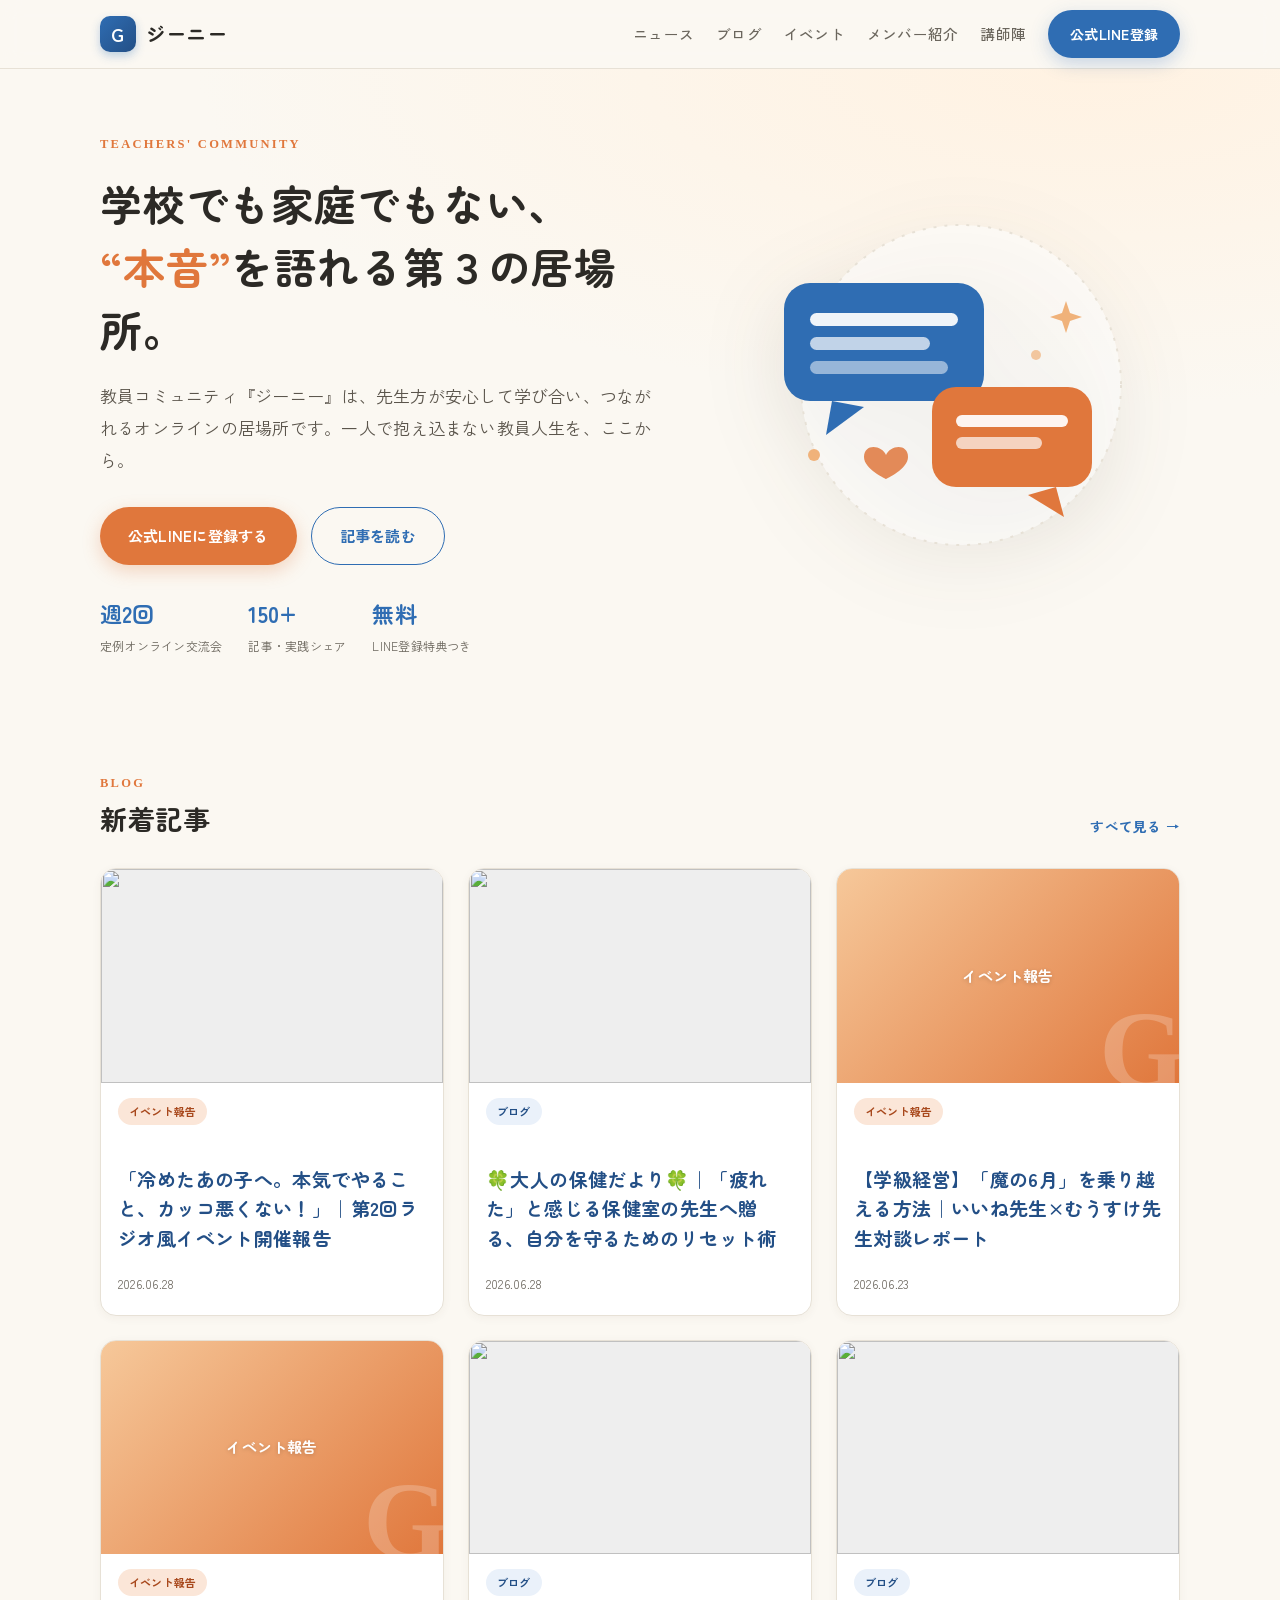
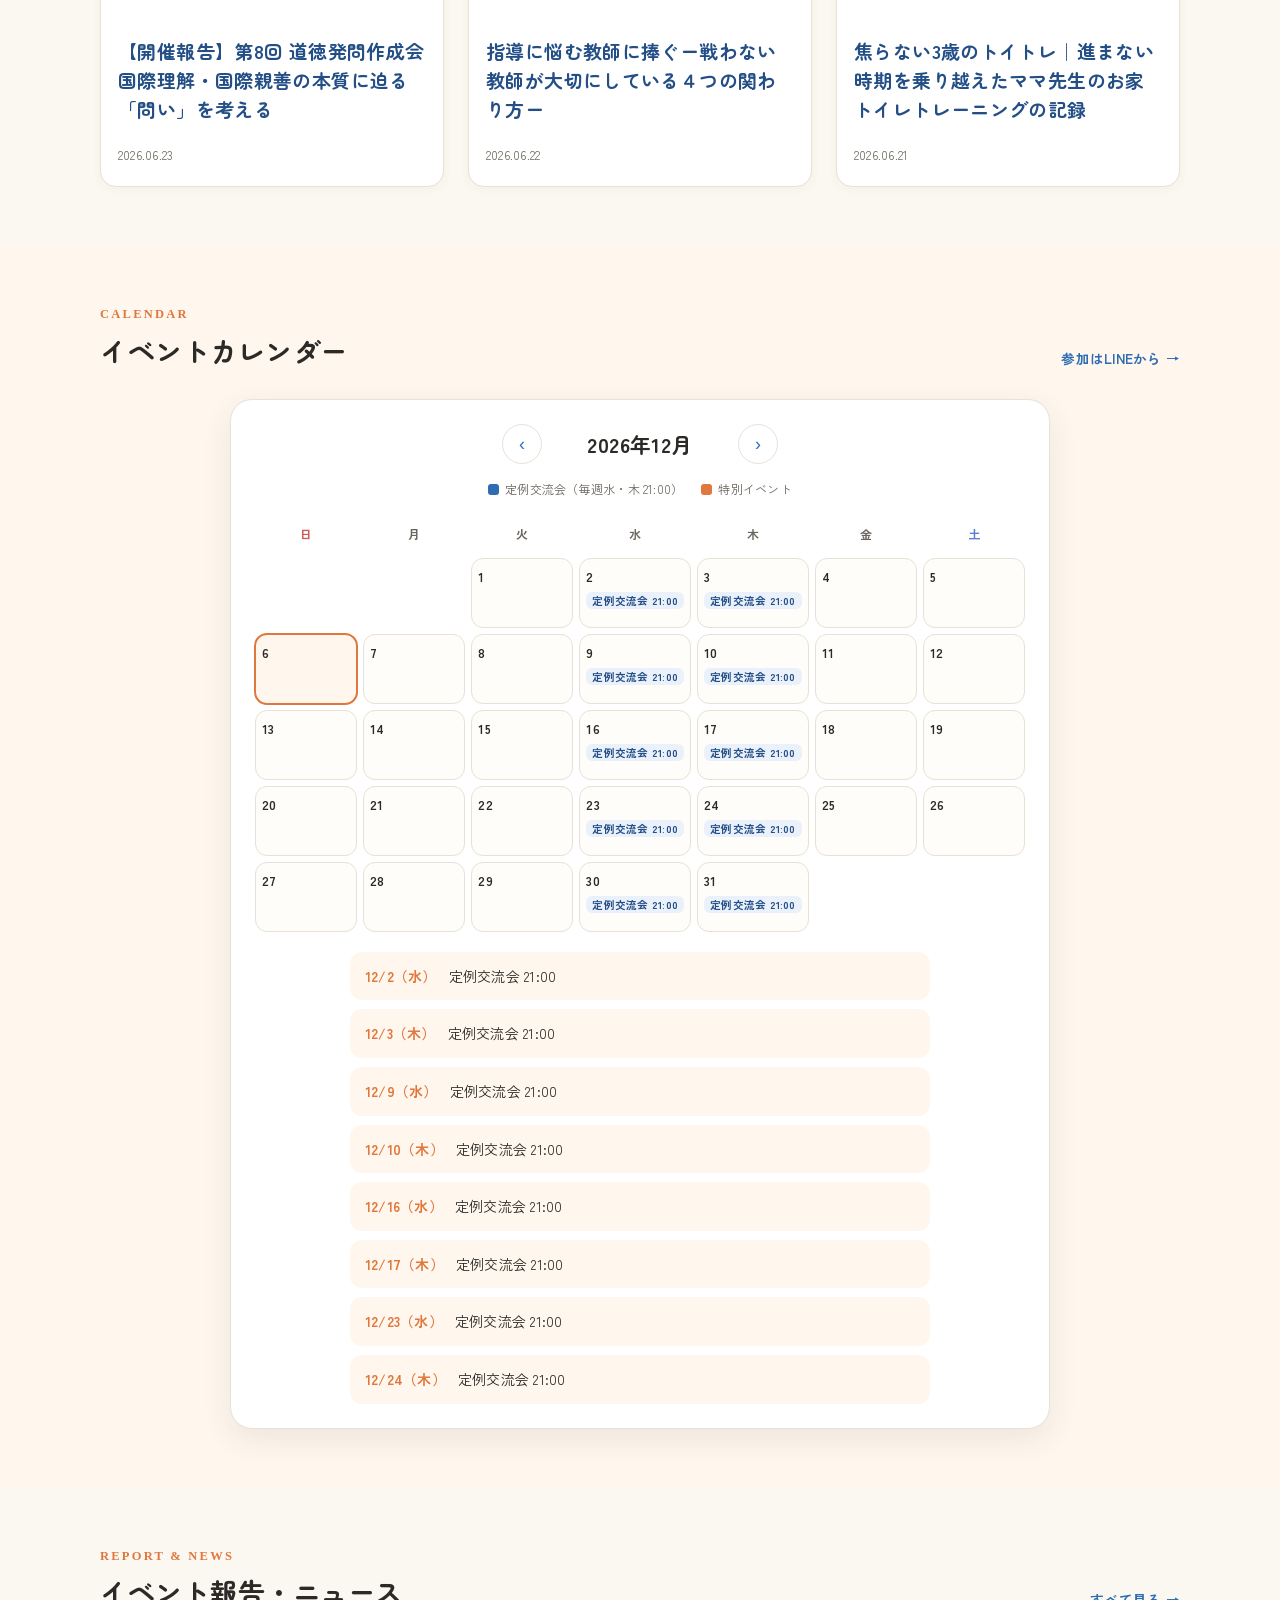
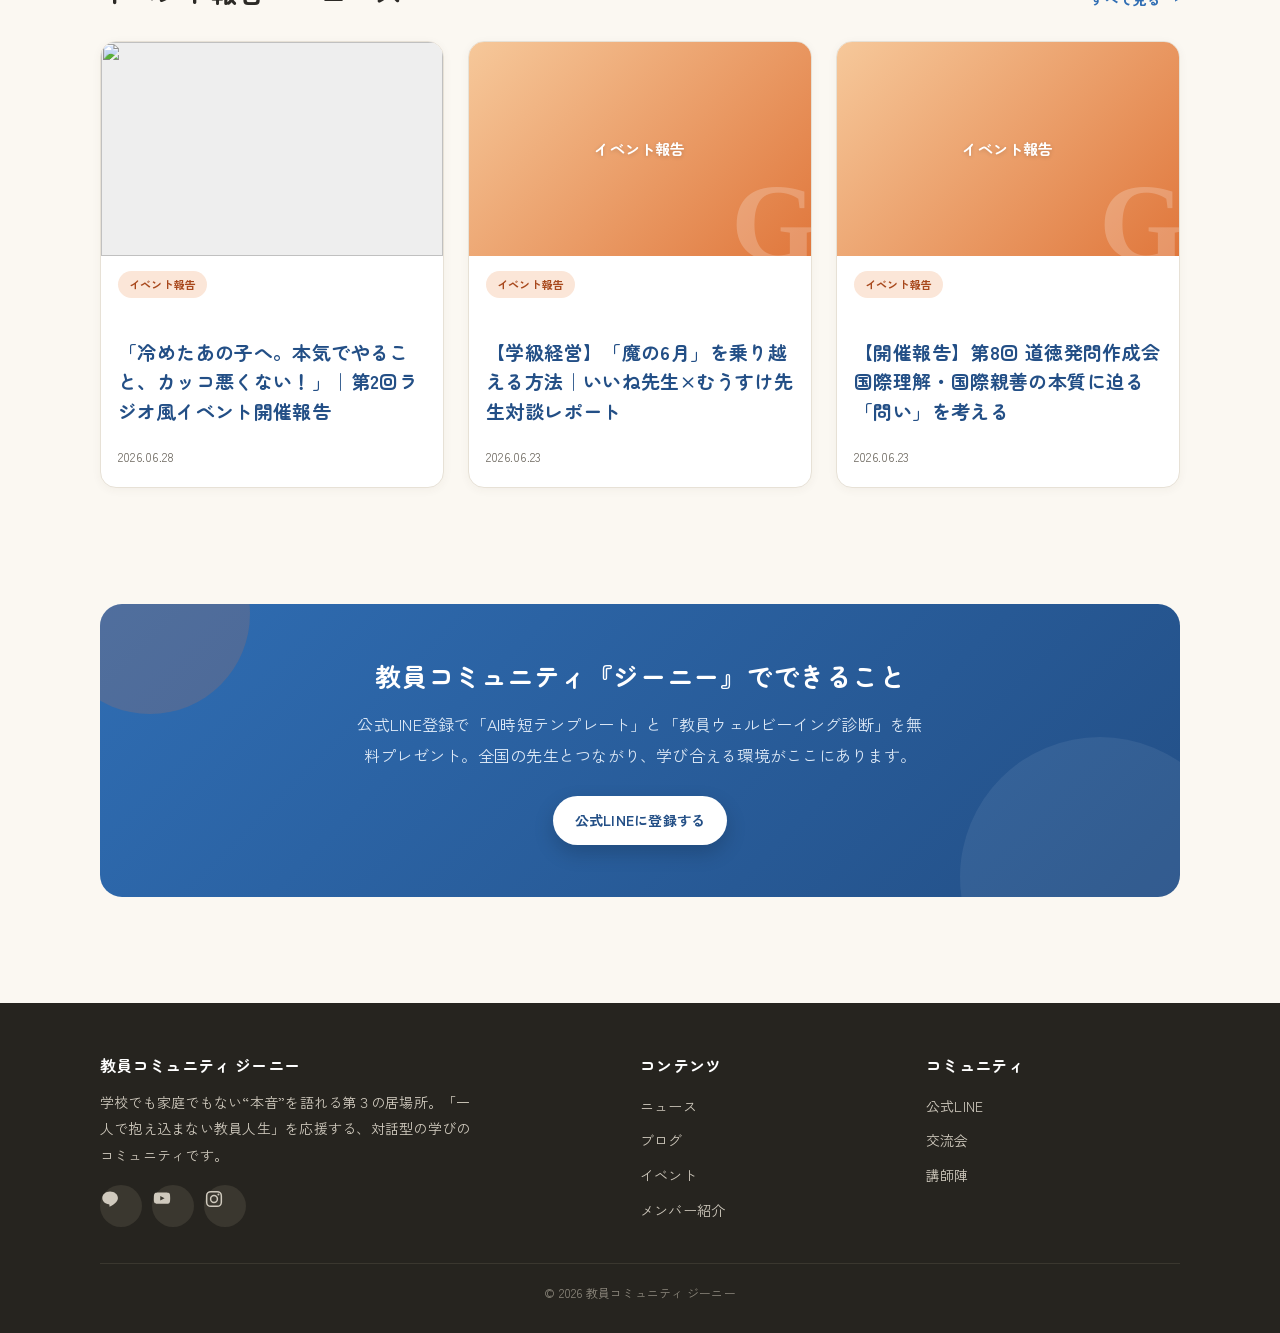
==== index.html @ 6559a2a5 "公開サイトを管理画面API(genie-api Worker)に接続 - assets/site.js に API ベースURLと getPosts/getPost/getEvents を追加（失敗時" ====
<!DOCTYPE html>
<html lang="ja">
<head>
<meta charset="UTF-8" />
<meta name="viewport" content="width=device-width, initial-scale=1.0" />
<title>教員コミュニティ ジーニー｜学校でも家庭でもない“本音”を語れる第３の居場所</title>
<meta name="description" content="教員コミュニティ『ジーニー』は、先生方が安心して学び合い、つながれるオンラインの居場所です。毎週の定例交流会・実践シェア・イベントを通じて、一人で抱え込まない教員人生を応援します。" />
<link rel="preconnect" href="https://fonts.googleapis.com">
<link rel="preconnect" href="https://fonts.gstatic.com" crossorigin>
<link href="https://fonts.googleapis.com/css2?family=Zen+Maru+Gothic:wght@500;700&family=Zen+Kaku+Gothic+New:wght@400;500;700&display=swap" rel="stylesheet">
<link rel="stylesheet" href="assets/site.css">
</head>
<body>

<header class="site">
  <div class="wrap nav">
    <a class="logo" href="index.html"><span class="mark">G</span>ジーニー</a>
    <nav class="menu">
      <a href="#news">ニュース</a>
      <a href="articles.html?cat=ブログ">ブログ</a>
      <a href="#events">イベント</a>
      <a href="articles.html?cat=メンバー紹介">メンバー紹介</a>
      <a href="articles.html?cat=講師陣">講師陣</a>
    </nav>
    <a class="btn" href="https://lin.ee/SjBHjVV" target="_blank" rel="noopener">公式LINE登録</a>
    <button class="menu-btn" aria-label="メニューを開く">☰</button>
  </div>
  <nav class="mobile-menu">
    <a href="#news">ニュース</a>
    <a href="articles.html?cat=ブログ">ブログ</a>
    <a href="#events">イベント</a>
    <a href="articles.html?cat=メンバー紹介">メンバー紹介</a>
    <a href="articles.html?cat=講師陣">講師陣</a>
    <a class="btn" href="https://lin.ee/SjBHjVV" target="_blank" rel="noopener">公式LINE登録</a>
  </nav>
</header>

<section class="hero">
  <div class="wrap hero-inner">
    <div class="hero-text">
      <span class="eyebrow">TEACHERS' COMMUNITY</span>
      <h1>学校でも家庭でもない、<br><span class="em">“本音”</span>を語れる第３の居場所。</h1>
      <p class="lead">教員コミュニティ『ジーニー』は、先生方が安心して学び合い、つながれるオンラインの居場所です。一人で抱え込まない教員人生を、ここから。</p>
      <div class="cta">
        <a class="btn accent" href="https://lin.ee/SjBHjVV" target="_blank" rel="noopener">公式LINEに登録する</a>
        <a class="btn ghost" href="#articles">記事を読む</a>
      </div>
      <div class="trust">
        <div class="it"><span class="n">週2回</span><span class="l">定例オンライン交流会</span></div>
        <div class="it"><span class="n">150+</span><span class="l">記事・実践シェア</span></div>
        <div class="it"><span class="n">無料</span><span class="l">LINE登録特典つき</span></div>
      </div>
    </div>
    <div class="hero-art" aria-hidden="true">
      <svg viewBox="0 0 420 380" xmlns="http://www.w3.org/2000/svg">
        <circle cx="225" cy="180" r="160" fill="#fff" opacity=".55"/>
        <circle cx="225" cy="180" r="160" fill="none" stroke="#e7e1d6" stroke-width="2" stroke-dasharray="3 8"/>
        <!-- 大きな吹き出し（ブルー） -->
        <g>
          <rect x="48" y="78" width="200" height="118" rx="26" fill="#2f6db3"/>
          <path d="M96 196 l-6 34 38 -28 Z" fill="#2f6db3"/>
          <rect x="74" y="108" width="148" height="13" rx="6.5" fill="#ffffff" opacity=".92"/>
          <rect x="74" y="132" width="120" height="13" rx="6.5" fill="#ffffff" opacity=".7"/>
          <rect x="74" y="156" width="138" height="13" rx="6.5" fill="#ffffff" opacity=".5"/>
        </g>
        <!-- 小さな吹き出し（オレンジ） -->
        <g>
          <rect x="196" y="182" width="160" height="100" rx="24" fill="#e0773c"/>
          <path d="M320 282 l8 30 -36 -22 Z" fill="#e0773c"/>
          <rect x="220" y="210" width="112" height="12" rx="6" fill="#fff" opacity=".92"/>
          <rect x="220" y="232" width="86" height="12" rx="6" fill="#fff" opacity=".68"/>
        </g>
        <!-- ハート -->
        <path d="M150 250 c-4 -10 -22 -12 -22 2 c0 12 22 22 22 22 c0 0 22 -10 22 -22 c0 -14 -18 -12 -22 -2 Z" fill="#e0773c" opacity=".85"/>
        <!-- きらめき -->
        <g fill="#f0b27a">
          <path d="M330 96 l4 12 12 4 -12 4 -4 12 -4 -12 -12 -4 12 -4 Z"/>
          <circle cx="78" cy="250" r="6"/>
          <circle cx="300" cy="150" r="5" opacity=".7"/>
        </g>
      </svg>
    </div>
  </div>
</section>

<section class="block" id="articles">
  <div class="wrap">
    <div class="sec-head">
      <div><span class="eyebrow">BLOG</span><h2>新着記事</h2></div>
      <a class="more" href="articles.html">すべて見る →</a>
    </div>
    <div class="grid" id="postGrid"></div>
  </div>
</section>

<section class="block" id="events" style="background:var(--bg-2)">
  <div class="wrap">
    <div class="sec-head">
      <div><span class="eyebrow">CALENDAR</span><h2>イベントカレンダー</h2></div>
      <a class="more" href="https://lin.ee/SjBHjVV" target="_blank" rel="noopener">参加はLINEから →</a>
    </div>
    <div class="cal">
      <div class="cal-head">
        <button id="calPrev" aria-label="前の月">‹</button>
        <h3 id="calTitle">2026年6月</h3>
        <button id="calNext" aria-label="次の月">›</button>
      </div>
      <div class="cal-legend">
        <span><i style="background:#2f6db3"></i>定例交流会（毎週水・木 21:00）</span>
        <span><i style="background:#e0773c"></i>特別イベント</span>
      </div>
      <div class="cal-grid" id="calGrid"></div>
      <div class="cal-list" id="calList"></div>
    </div>
  </div>
</section>

<section class="block" id="news">
  <div class="wrap">
    <div class="sec-head">
      <div><span class="eyebrow">REPORT &amp; NEWS</span><h2>イベント報告・ニュース</h2></div>
      <a class="more" href="articles.html?cat=イベント報告">すべて見る →</a>
    </div>
    <div class="grid" id="reportGrid"></div>
  </div>
</section>

<section class="block">
  <div class="wrap">
    <div class="band">
      <h2>教員コミュニティ『ジーニー』でできること</h2>
      <p>公式LINE登録で「AI時短テンプレート」と「教員ウェルビーイング診断」を無料プレゼント。全国の先生とつながり、学び合える環境がここにあります。</p>
      <a class="btn" href="https://lin.ee/SjBHjVV" target="_blank" rel="noopener">公式LINEに登録する</a>
    </div>
  </div>
</section>

<footer class="site">
  <div class="wrap">
    <div class="fcols">
      <div>
        <h4>教員コミュニティ ジーニー</h4>
        <p>学校でも家庭でもない“本音”を語れる第３の居場所。「一人で抱え込まない教員人生」を応援する、対話型の学びのコミュニティです。</p>
        <div class="social">
          <a class="line" href="https://lin.ee/SjBHjVV" target="_blank" rel="noopener" aria-label="公式LINE"><svg viewBox="0 0 24 24" aria-hidden="true"><path fill="currentColor" d="M12 3C6.9 3 2.75 6.46 2.75 10.73c0 3.82 3.3 7.02 7.76 7.63.3.06.71.2.82.46.09.24.06.6.03.85l-.13.8c-.04.24-.19.94.82.51 1.01-.42 5.46-3.22 7.45-5.51 1.37-1.5 2-3.03 2-4.73C21.5 6.46 17.34 3 12 3z"/></svg></a>
          <a class="yt" href="https://www.youtube.com/@%E3%82%B8%E3%83%BC%E3%83%8B%E3%83%BC-m3h" target="_blank" rel="noopener" aria-label="YouTube"><svg viewBox="0 0 24 24" aria-hidden="true"><path fill="currentColor" d="M21.6 7.2s-.19-1.36-.79-1.96c-.76-.79-1.6-.8-1.99-.84C16.05 4.2 12 4.2 12 4.2h-.01s-4.04 0-6.81.2c-.39.05-1.23.06-1.99.85-.6.6-.79 1.96-.79 1.96S2.2 8.8 2.2 10.4v1.2c0 1.6.2 3.2.2 3.2s.19 1.36.79 1.96c.76.79 1.76.76 2.21.85 1.6.15 6.6.2 6.6.2s4.05-.01 6.82-.21c.39-.05 1.23-.06 1.99-.85.6-.6.79-1.96.79-1.96s.2-1.6.2-3.2v-1.2c0-1.6-.2-3.2-.2-3.2zM9.9 13.9V8.5l5.2 2.7-5.2 2.7z"/></svg></a>
          <a class="ig" href="https://www.instagram.com/genie202510000/" target="_blank" rel="noopener" aria-label="Instagram"><svg viewBox="0 0 24 24" aria-hidden="true"><rect x="3.2" y="3.2" width="17.6" height="17.6" rx="5" fill="none" stroke="currentColor" stroke-width="1.8"/><circle cx="12" cy="12" r="4.1" fill="none" stroke="currentColor" stroke-width="1.8"/><circle cx="17.3" cy="6.7" r="1.2" fill="currentColor"/></svg></a>
        </div>
      </div>
      <div><h4>コンテンツ</h4><a href="#news">ニュース</a><a href="articles.html?cat=ブログ">ブログ</a><a href="#events">イベント</a><a href="articles.html?cat=メンバー紹介">メンバー紹介</a></div>
      <div><h4>コミュニティ</h4><a href="https://lin.ee/SjBHjVV" target="_blank" rel="noopener">公式LINE</a><a href="#events">交流会</a><a href="articles.html?cat=講師陣">講師陣</a></div>
    </div>
    <div class="copy">© 2026 教員コミュニティ ジーニー</div>
  </div>
</footer>

<script src="assets/site.js"></script>
<script>
// ---- カレンダー（管理画面のAPIから取得）----
(function(){
  var LINK = "https://lin.ee/SjBHjVV";
  var dows = ['日','月','火','水','木','金','土'];
  var cur = new Date(); cur.setDate(1);
  var grid = document.getElementById('calGrid');
  var list = document.getElementById('calList');
  var title = document.getElementById('calTitle');
  var REC = [], SPECIAL = {};   // REC: 曜日ごと, SPECIAL: 日付ごと
  function pad(n){return (n<10?'0':'')+n;}
  function key(y,m,d){return y+'-'+pad(m+1)+'-'+pad(d);}
  function render(){
    var y=cur.getFullYear(), m=cur.getMonth();
    title.textContent = y+'年'+(m+1)+'月';
    grid.innerHTML=''; list.innerHTML='';
    dows.forEach(function(w,i){var e=document.createElement('div');e.className='dow'+(i===0?' sun':i===6?' sat':'');e.textContent=w;grid.appendChild(e);});
    var first=new Date(y,m,1).getDay(), days=new Date(y,m+1,0).getDate(), today=new Date();
    for(var i=0;i<first;i++){var ec=document.createElement('div');ec.className='cal-cell empty';grid.appendChild(ec);}
    var month=[];
    for(var d=1;d<=days;d++){
      var cell=document.createElement('div'); cell.className='cal-cell';
      var dow=new Date(y,m,d).getDay(), evs=[];
      REC.forEach(function(r){ if(Number(r.dow)===dow) evs.push({t:r.title,warm:!!r.warm,link:LINK}); });
      if(SPECIAL[key(y,m,d)]) SPECIAL[key(y,m,d)].forEach(function(s){ evs.push({t:s.title,warm:!!s.warm,link:s.link||LINK}); });
      var html='<span class="num">'+d+'</span>';
      evs.forEach(function(ev){html+='<a class="ev'+(ev.warm?' warm':'')+'" href="'+ev.link+'" target="_blank" rel="noopener" title="'+GENIE.esc(ev.t)+'">'+GENIE.esc(ev.t)+'</a>';month.push({d:d,dow:dow,t:ev.t,link:ev.link});});
      if(evs.length)cell.classList.add('has');
      if(today.getFullYear()===y&&today.getMonth()===m&&today.getDate()===d)cell.classList.add('today');
      cell.innerHTML=html; grid.appendChild(cell);
    }
    month.slice(0,8).forEach(function(ev){
      var a=document.createElement('a'); a.href=ev.link; a.target='_blank'; a.rel='noopener';
      a.innerHTML='<span class="badge">'+(m+1)+'/'+ev.d+'（'+dows[ev.dow]+'）</span> '+GENIE.esc(ev.t);
      list.appendChild(a);
    });
  }
  document.getElementById('calPrev').onclick=function(){cur.setMonth(cur.getMonth()-1);render();};
  document.getElementById('calNext').onclick=function(){cur.setMonth(cur.getMonth()+1);render();};
  GENIE.getEvents().then(function(data){
    REC = data.recurring||[];
    SPECIAL = {};
    (data.special||[]).forEach(function(s){ (SPECIAL[s.date]=SPECIAL[s.date]||[]).push(s); });
    render();
  });
})();

// ---- 記事一覧（管理画面のAPIから取得）----
(function(){
  GENIE.getPosts().then(function(posts){
    var g=document.getElementById('postGrid');
    if(g) g.innerHTML=posts.slice(0,6).map(GENIE.cardHTML).join('');
    var rep=document.getElementById('reportGrid');
    if(rep) rep.innerHTML=posts.filter(function(p){return p.category==='イベント報告'||p.category==='News';}).slice(0,3).map(GENIE.cardHTML).join('');
  }).catch(function(e){console.error(e);});
})();
</script>

</body>
</html>
---- assets/site.css ----
/* =========================================================
   教員コミュニティ ジーニー — 共通スタイル
   ========================================================= */
:root{
  --bg:#FBF8F2; --bg-2:#fff7ee; --surface:#ffffff; --ink:#2c2a26; --muted:#6b665d;
  --line:#e7e1d6; --brand:#2f6db3; --brand-d:#234f86; --accent:#e0773c; --accent-d:#c8612a;
  --radius:16px; --radius-lg:22px; --max:1120px;
  --shadow-sm:0 2px 10px rgba(70,55,30,.05);
  --shadow:0 10px 30px rgba(60,50,30,.09);
  --shadow-lg:0 18px 50px rgba(60,50,30,.13);
  --font-body:"Zen Kaku Gothic New","Hiragino Maru Gothic ProN","Yu Gothic",Meiryo,sans-serif;
  --font-head:"Zen Maru Gothic","Hiragino Maru Gothic ProN",sans-serif;
}
*{box-sizing:border-box;margin:0;padding:0}
html{scroll-behavior:smooth}
body{font-family:var(--font-body);color:var(--ink);background:var(--bg);line-height:1.9;letter-spacing:.015em;-webkit-font-smoothing:antialiased}
a{color:inherit;text-decoration:none}
img{max-width:100%}
h1,h2,h3,h4{font-family:var(--font-head);font-weight:700;line-height:1.5;letter-spacing:.02em}
.wrap{max-width:var(--max);margin:0 auto;padding:0 20px}
.eyebrow{font-size:12.5px;color:var(--accent);letter-spacing:.18em;font-weight:700;font-family:Georgia,"Times New Roman",serif}

/* ---------- buttons ---------- */
.btn{display:inline-flex;align-items:center;gap:8px;background:var(--brand);color:#fff;padding:11px 22px;border-radius:999px;font-size:14px;font-weight:700;border:none;cursor:pointer;transition:transform .15s,background .15s,box-shadow .15s;box-shadow:0 6px 18px rgba(47,109,179,.25)}
.btn:hover{background:var(--brand-d);transform:translateY(-2px);box-shadow:0 10px 24px rgba(47,109,179,.32)}
.btn.accent{background:var(--accent);box-shadow:0 6px 18px rgba(224,119,60,.28)}
.btn.accent:hover{background:var(--accent-d)}
.btn.ghost{background:transparent;color:var(--brand);border:1.5px solid var(--brand);box-shadow:none}
.btn.ghost:hover{background:var(--brand);color:#fff}

/* ---------- header ---------- */
header.site{position:sticky;top:0;z-index:50;background:rgba(251,248,242,.85);backdrop-filter:blur(10px);border-bottom:1px solid var(--line)}
.nav{display:flex;align-items:center;gap:22px;height:68px}
.logo{display:flex;align-items:center;gap:10px;font-family:var(--font-head);font-weight:700;font-size:20px;color:var(--ink)}
.logo .mark{width:36px;height:36px;border-radius:10px;background:linear-gradient(135deg,var(--brand),var(--brand-d));color:#fff;display:grid;place-items:center;font-size:19px;box-shadow:0 4px 10px rgba(47,109,179,.3)}
.menu{display:flex;gap:22px;margin-left:auto;font-size:14.5px;color:var(--muted);font-weight:500}
.menu a{position:relative;padding:4px 0}
.menu a::after{content:"";position:absolute;left:0;right:100%;bottom:-2px;height:2px;background:var(--accent);border-radius:2px;transition:right .2s}
.menu a:hover{color:var(--brand)}
.menu a:hover::after{right:0}
.nav .btn{flex:none}
.menu-btn{display:none;margin-left:auto;width:44px;height:44px;border-radius:12px;border:1.5px solid var(--line);background:#fff;font-size:20px;color:var(--brand);cursor:pointer;align-items:center;justify-content:center}
.mobile-menu{display:none;flex-direction:column;gap:2px;padding:8px 20px 18px;background:rgba(251,248,242,.97);border-bottom:1px solid var(--line)}
.mobile-menu a{padding:12px 6px;border-bottom:1px solid var(--line);font-size:15px;color:var(--ink)}
.mobile-menu a:last-of-type{border-bottom:none}
.mobile-menu .btn{margin-top:12px;justify-content:center}
.mobile-menu.open{display:flex}

/* ---------- hero（トップ） ---------- */
.hero{padding:64px 0 56px;background:radial-gradient(120% 90% at 85% 0%,#fff2e2 0%,var(--bg) 58%)}
.hero-inner{display:grid;grid-template-columns:1.1fr .9fr;align-items:center;gap:40px}
.hero .eyebrow{display:block;margin-bottom:14px}
.hero h1{font-size:42px;letter-spacing:.02em}
.hero h1 .em{color:var(--accent);position:relative;white-space:nowrap}
.hero h1 .em::after{content:"";position:absolute;left:0;right:0;bottom:2px;height:10px;background:rgba(224,119,60,.18);border-radius:6px;z-index:-1}
.hero p.lead{margin-top:20px;font-size:17px;color:#5b554c;max-width:560px}
.hero .cta{margin-top:30px;display:flex;gap:14px;flex-wrap:wrap}
.hero .cta .btn{padding:14px 28px;font-size:15px}
.hero-art{display:flex;justify-content:center}
.hero-art svg{width:100%;max-width:420px;height:auto;filter:drop-shadow(0 18px 40px rgba(60,50,30,.12))}
.trust{display:flex;gap:26px;margin-top:28px;flex-wrap:wrap}
.trust .it{display:flex;flex-direction:column}
.trust .n{font-family:var(--font-head);font-weight:700;font-size:22px;color:var(--brand)}
.trust .l{font-size:12px;color:var(--muted)}
@media(max-width:860px){
  .hero-inner{grid-template-columns:1fr}
  .hero-art{order:-1;max-width:340px;margin:0 auto}
  .hero h1{font-size:31px}
}

/* ---------- section ---------- */
section.block{padding:58px 0}
.sec-head{display:flex;align-items:flex-end;justify-content:space-between;gap:16px;margin-bottom:28px}
.sec-head h2{font-size:27px}
.sec-head .eyebrow{display:block;margin-bottom:4px}
.more{font-size:13.5px;color:var(--brand);font-weight:700;white-space:nowrap}
.more:hover{color:var(--accent)}

/* ---------- cards ---------- */
.grid{display:grid;grid-template-columns:repeat(3,1fr);gap:24px}
.card{display:flex;flex-direction:column;background:var(--surface);border:1px solid var(--line);border-radius:var(--radius);overflow:hidden;transition:transform .18s,box-shadow .18s;box-shadow:var(--shadow-sm)}
.card:hover{transform:translateY(-4px);box-shadow:var(--shadow)}
.card .thumb{position:relative;aspect-ratio:16/10;overflow:hidden;background:#eee}
.card .thumb img{width:100%;height:100%;object-fit:cover;display:block;transition:transform .3s}
.card:hover .thumb img{transform:scale(1.05)}
/* サムネ無し記事のプレースホルダ */
.thumb.ph{display:grid;place-items:center;text-align:center;padding:14px}
.thumb.ph .ph-cat{font-family:var(--font-head);font-weight:700;font-size:15px;color:#fff;text-shadow:0 1px 4px rgba(0,0,0,.18);z-index:1}
.thumb.ph::before{content:"G";position:absolute;right:-6px;bottom:-22px;font-family:Georgia,serif;font-weight:700;font-size:110px;color:rgba(255,255,255,.22);line-height:1}
.card .body{padding:15px 17px 19px;display:flex;flex-direction:column;gap:9px;flex:1}
.card h3{font-size:16.5px;line-height:1.55;margin:0}
.card .date{font-size:12px;color:var(--muted);margin-top:auto}
.tag{display:inline-block;align-self:flex-start;font-size:11px;font-weight:700;padding:3px 11px;border-radius:999px;background:#eaf1fa;color:var(--brand-d)}

/* ---------- calendar ---------- */
.cal{background:var(--surface);border:1px solid var(--line);border-radius:var(--radius-lg);padding:24px;max-width:820px;margin:0 auto;box-shadow:var(--shadow)}
.cal-head{display:flex;align-items:center;justify-content:center;gap:18px;margin-bottom:14px}
.cal-head h3{font-size:21px;min-width:160px;text-align:center}
.cal-head button{width:40px;height:40px;border-radius:50%;border:1.5px solid var(--line);background:#fff;font-size:18px;cursor:pointer;color:var(--brand);transition:.15s}
.cal-head button:hover{background:var(--accent);color:#fff;border-color:var(--accent);transform:scale(1.08)}
.cal-legend{display:flex;gap:18px;justify-content:center;margin-bottom:16px;font-size:12px;color:var(--muted);flex-wrap:wrap}
.cal-legend span{display:inline-flex;align-items:center;gap:6px}
.cal-legend i{width:11px;height:11px;border-radius:3px;display:inline-block}
.cal-grid{display:grid;grid-template-columns:repeat(7,1fr);gap:6px}
.cal-grid .dow{text-align:center;font-size:12px;color:var(--muted);padding:6px 0;font-weight:700}
.cal-grid .dow.sun{color:#d05a5a}.cal-grid .dow.sat{color:#5a7fd0}
.cal-cell{min-height:70px;border:1px solid var(--line);border-radius:12px;padding:6px;background:#fffdf9;display:flex;flex-direction:column;gap:3px}
.cal-cell.empty{background:transparent;border:none}
.cal-cell .num{font-weight:700;font-size:12.5px}
.cal-cell.today{outline:2px solid var(--accent);outline-offset:-1px;background:#fff7ee}
.cal-cell .ev{font-size:10.5px;line-height:1.3;background:#eaf1fa;color:var(--brand-d);border-radius:6px;padding:2px 6px;overflow:hidden;text-overflow:ellipsis;white-space:nowrap;font-weight:600}
.cal-cell .ev.warm{background:#fbe6d8;color:#a8481c}
.cal-cell .ev:hover{filter:brightness(.96)}
.cal-list{margin-top:20px;display:grid;gap:9px;max-width:580px;margin-inline:auto}
.cal-list a{display:flex;gap:12px;align-items:center;font-size:14px;padding:11px 15px;border-radius:12px;background:#fff7ee;transition:.15s}
.cal-list a:hover{background:#ffeede;transform:translateX(4px)}
.cal-list .badge{flex:none;font-weight:700;color:var(--accent)}
@media(max-width:600px){.cal-cell{min-height:48px}.cal-cell .ev{display:none}.cal-cell.has .num::after{content:"●";color:var(--accent);font-size:8px;margin-left:3px;vertical-align:2px}}

/* ---------- CTA band ---------- */
.band{position:relative;overflow:hidden;background:linear-gradient(135deg,var(--brand),var(--brand-d));color:#fff;border-radius:var(--radius-lg);padding:52px 46px;text-align:center}
.band::before{content:"";position:absolute;inset:auto -60px -120px auto;width:280px;height:280px;border-radius:50%;background:rgba(255,255,255,.07)}
.band::after{content:"";position:absolute;inset:-90px auto auto -50px;width:200px;height:200px;border-radius:50%;background:rgba(224,119,60,.18)}
.band>*{position:relative;z-index:1}
.band h2{font-size:26px;color:#fff}
.band p{margin:14px auto 26px;max-width:580px;color:#dce8f6}
.band .btn{background:#fff;color:var(--brand-d);box-shadow:0 8px 20px rgba(0,0,0,.18)}
.band .btn:hover{background:#fff;color:var(--brand)}

/* ---------- footer ---------- */
footer.site{background:#26241f;color:#cfc9bd;margin-top:48px;padding:50px 0 28px}
.fcols{display:grid;grid-template-columns:2fr 1fr 1fr;gap:32px}
footer.site h4{font-family:var(--font-head);color:#fff;margin-bottom:12px;font-size:16px}
footer.site p{font-size:14px;max-width:380px}
footer.site a{display:block;color:#cfc9bd;font-size:14px;padding:4px 0}
footer.site a:hover{color:#fff}
.social{display:flex;gap:10px;margin-top:16px}
.social a{width:42px;height:42px;border-radius:50%;background:#3a372f;color:#cfc9bd;display:grid;place-items:center;transition:transform .15s,background .15s,color .15s}
.social a svg{width:20px;height:20px;display:block}
.social a:hover{transform:translateY(-3px)}
.social a.line:hover{background:#06C755;color:#fff}
.social a.yt:hover{background:#FF0000;color:#fff}
.social a.ig:hover{background:#E1306C;color:#fff}
.copy{text-align:center;border-top:1px solid #3a372f;margin-top:36px;padding-top:18px;font-size:12px;color:#8d887d}

/* ---------- responsive ---------- */
@media(max-width:820px){
  .menu{display:none}
  .nav>.btn{display:none}
  .menu-btn{display:flex}
  .grid{grid-template-columns:1fr 1fr;gap:18px}
  .sec-head h2{font-size:23px}
  .band{padding:38px 24px}
  .fcols{grid-template-columns:1fr}
}
@media(max-width:520px){
  .grid{grid-template-columns:1fr}
}

/* =========================================================
   記事ページ（post.html）
   ========================================================= */
.article{max-width:760px;margin:0 auto;padding:30px 20px 64px}
.article .back{display:inline-flex;align-items:center;gap:6px;font-size:14px;color:var(--muted);font-weight:600}
.article .back:hover{color:var(--brand)}
.art-hero{position:relative;aspect-ratio:16/8;border-radius:var(--radius-lg);overflow:hidden;margin:18px 0 6px;box-shadow:var(--shadow)}
.art-hero img{width:100%;height:100%;object-fit:cover;display:block}
.art-head .tag{margin:18px 0 12px}
.article h1{font-size:30px;margin-bottom:12px;line-height:1.5}
.art-meta{display:flex;align-items:center;gap:12px;color:var(--muted);font-size:14px;border-bottom:1px solid var(--line);padding-bottom:20px;margin-bottom:28px}
.art-meta .dot{width:4px;height:4px;border-radius:50%;background:var(--line)}

/* 本文（WordPress由来HTML）*/
.body{font-size:16.5px;color:#34322d}
.body>*:first-child{margin-top:0}
.body p{margin:0 0 1.3em}
.body strong{font-weight:700}
.body h2,.body h2.wp-block-heading{font-size:23px;margin:2em 0 .8em;padding:6px 0 6px 14px;border-left:5px solid var(--accent);line-height:1.5}
.body h3,.body h3.wp-block-heading{font-size:19px;margin:1.6em 0 .6em;color:var(--brand-d)}
.body h4{font-size:17px;margin:1.4em 0 .5em}
.body img{height:auto;border-radius:14px;margin:1.2em 0;display:block;box-shadow:var(--shadow-sm)}
.body figure{margin:1.4em 0}
.body figure img{margin:0}
.body figcaption{font-size:13px;color:var(--muted);text-align:center;margin-top:8px}
.body ul,.body ol{margin:0 0 1.3em 1.4em}
.body li{margin:.4em 0}
.body ul li::marker{color:var(--accent)}
.body blockquote{border-left:4px solid var(--brand);background:#f3f7fc;padding:14px 20px;border-radius:0 12px 12px 0;margin:1.4em 0;color:#3a4a5c}
.body blockquote p:last-child{margin-bottom:0}
.body a{color:var(--brand);text-decoration:underline;text-underline-offset:2px}
.body a:hover{color:var(--accent)}
.body hr{border:none;border-top:1px solid var(--line);margin:2em 0}
.body .wp-block-spacer{display:block;height:1em}
.body .wp-block-buttons,.body .wp-block-button{text-align:center}
.body .wp-block-button__link{display:inline-block;background:var(--brand);color:#fff;padding:12px 26px;border-radius:999px;text-decoration:none;font-weight:700}
/* マーカー装飾 */
.marker-under-blue{background:linear-gradient(transparent 60%,#bfe0ff 60%)}
.marker-under-red{background:linear-gradient(transparent 60%,#ffc7c7 60%)}
.marker-under-yellow{background:linear-gradient(transparent 60%,#fff1a8 60%)}
.marker-blue{background:#bfe0ff;border-radius:3px;padding:0 2px}
.marker-red{background:#ffc7c7;border-radius:3px;padding:0 2px}
.marker-yellow{background:#fff1a8;border-radius:3px;padding:0 2px}

/* 記事下の導線 */
.art-foot{max-width:760px;margin:8px auto 0;padding:0 20px}
.art-cta{background:var(--bg-2);border:1px solid var(--line);border-radius:var(--radius-lg);padding:26px;text-align:center;margin-top:36px}
.art-cta h3{font-size:18px;margin-bottom:6px}
.art-cta p{font-size:14px;color:var(--muted);margin-bottom:16px}
.related{margin-top:48px}
.related h2{font-size:20px;margin-bottom:18px}
.related .grid{grid-template-columns:repeat(3,1fr)}
@media(max-width:700px){.article h1{font-size:24px}.related .grid{grid-template-columns:1fr}}
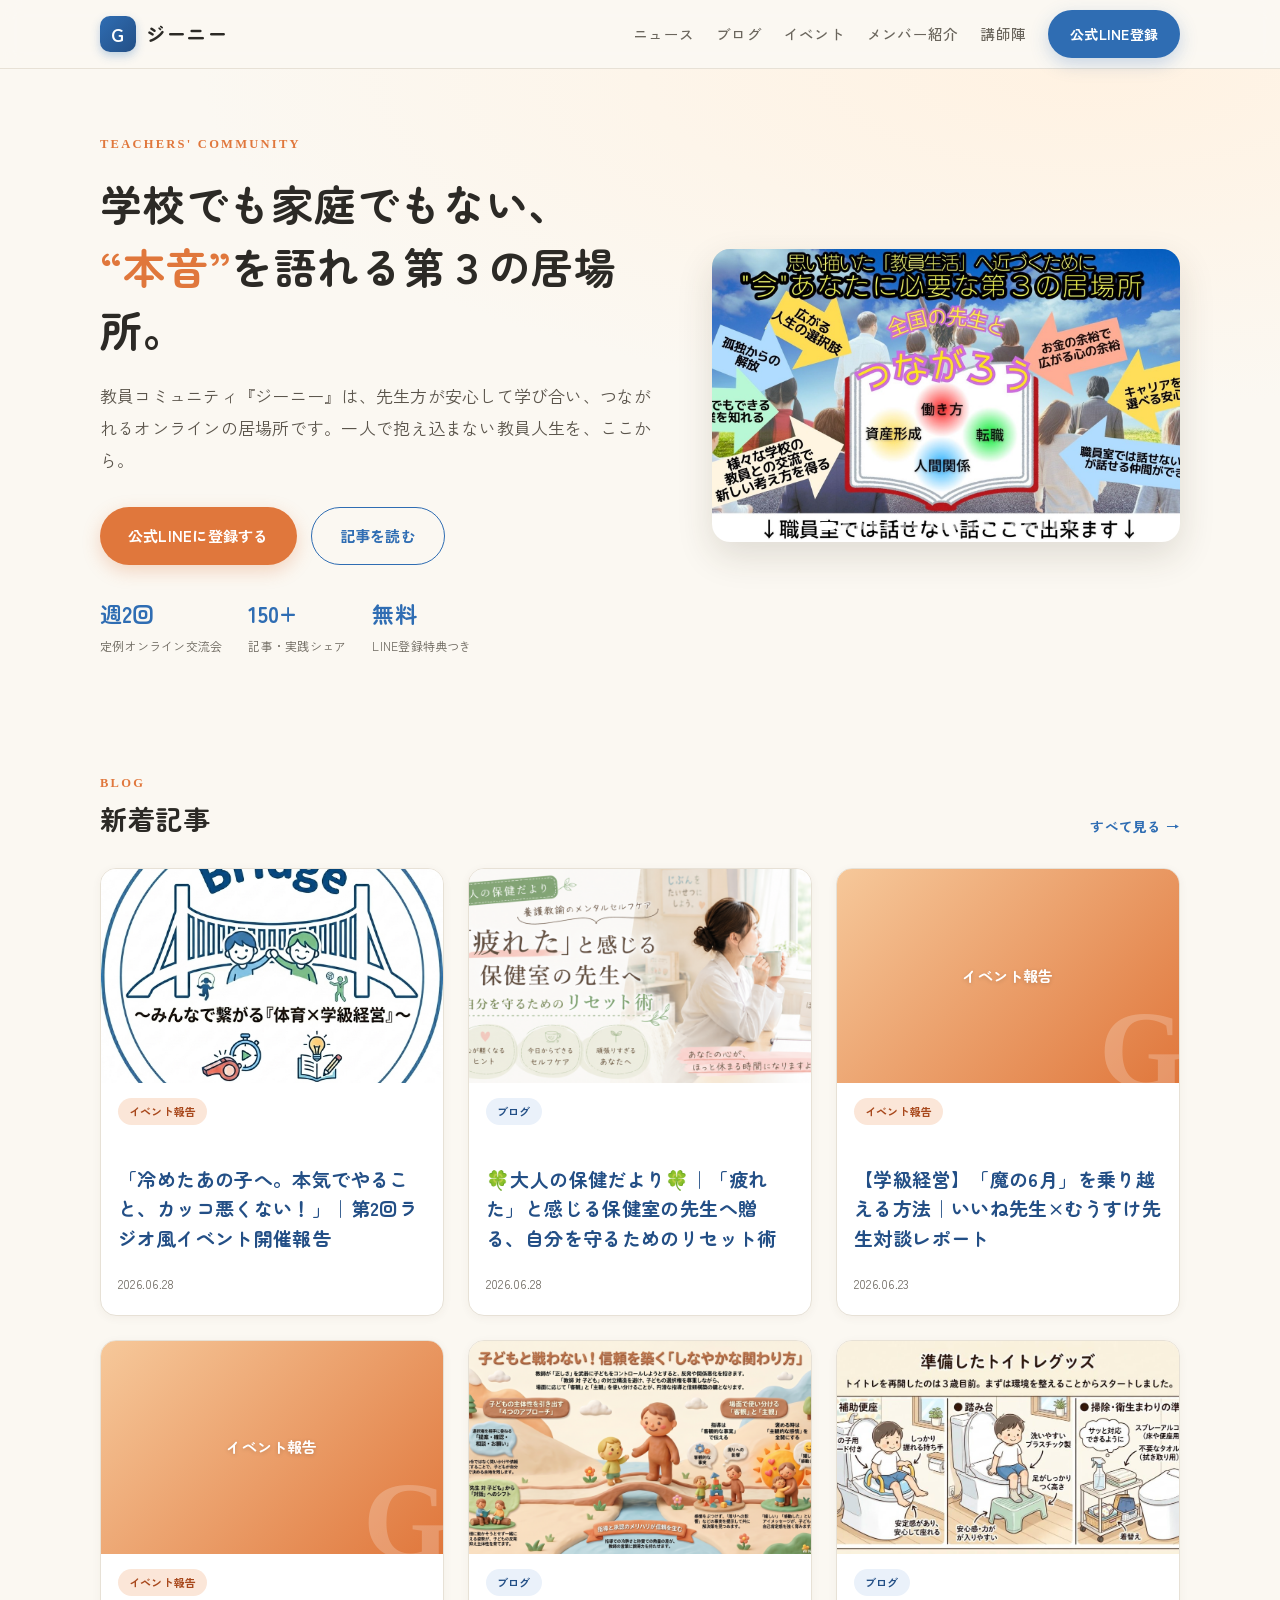
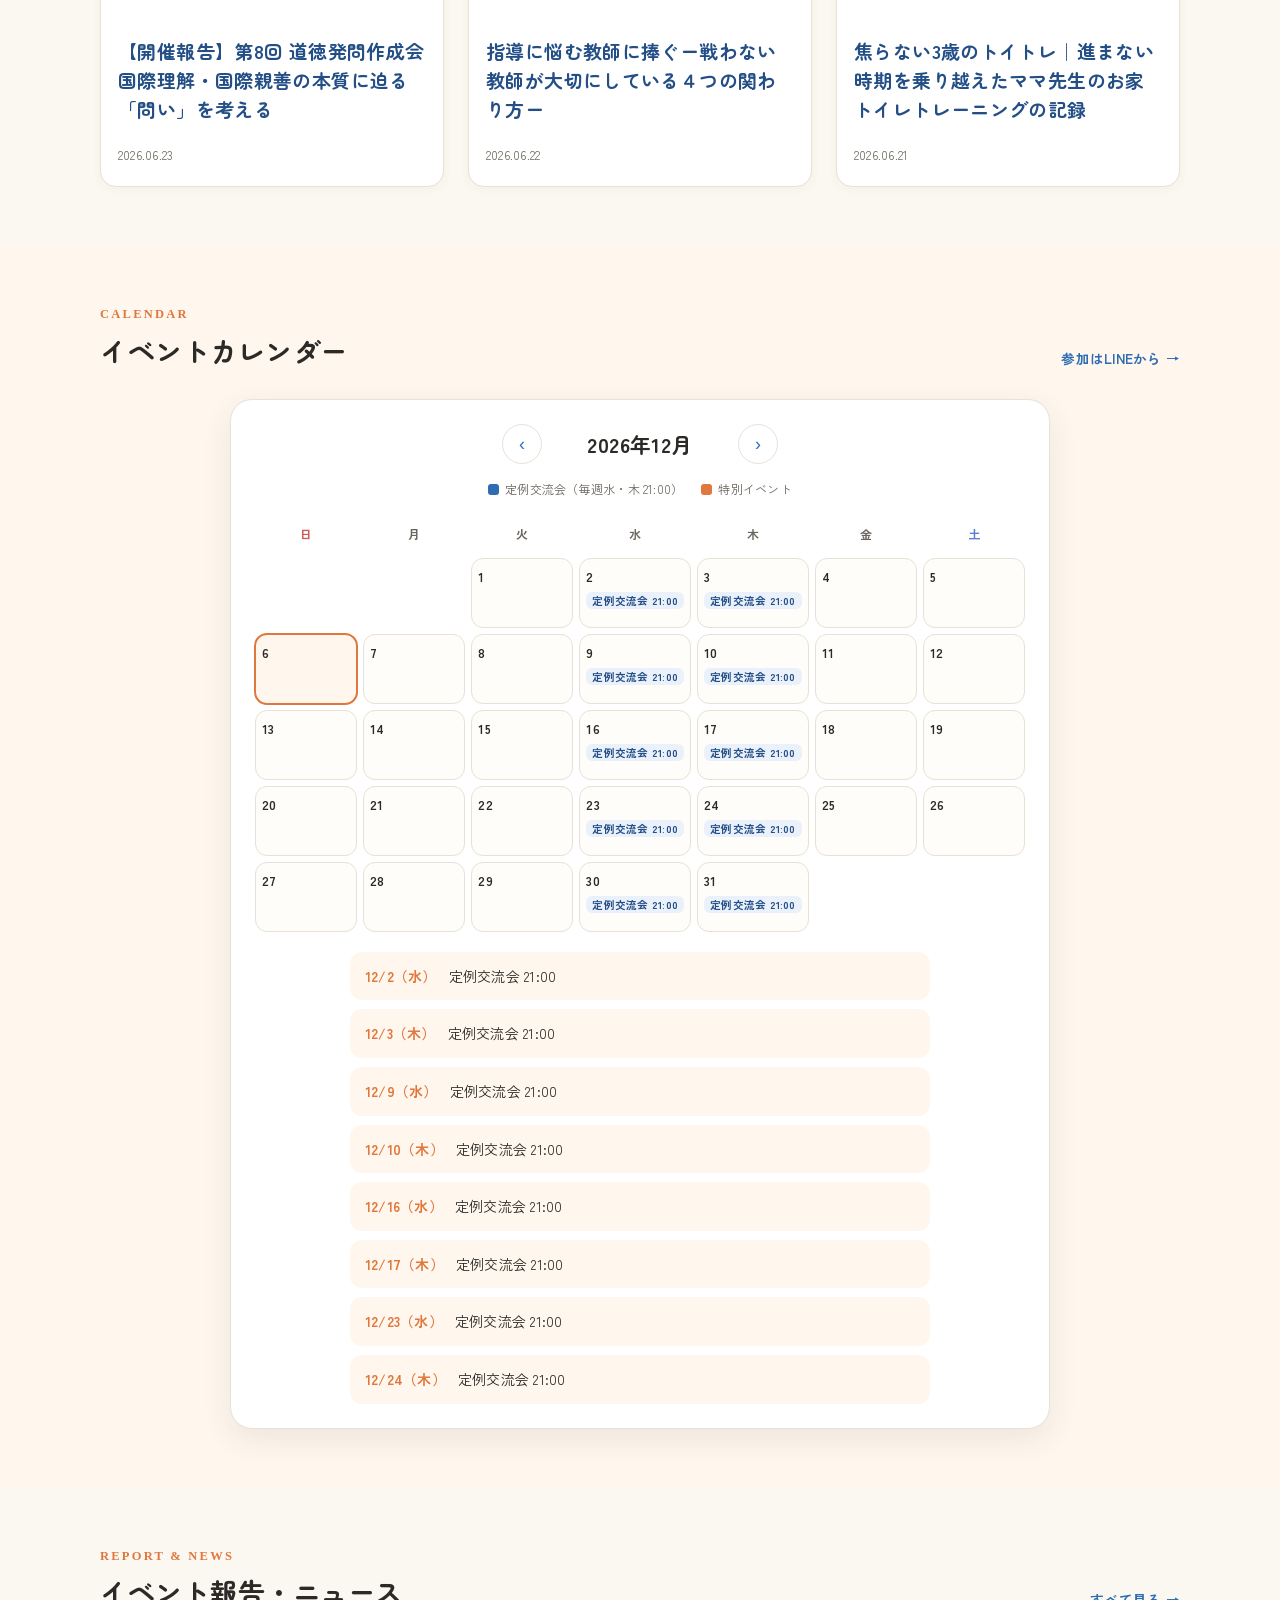
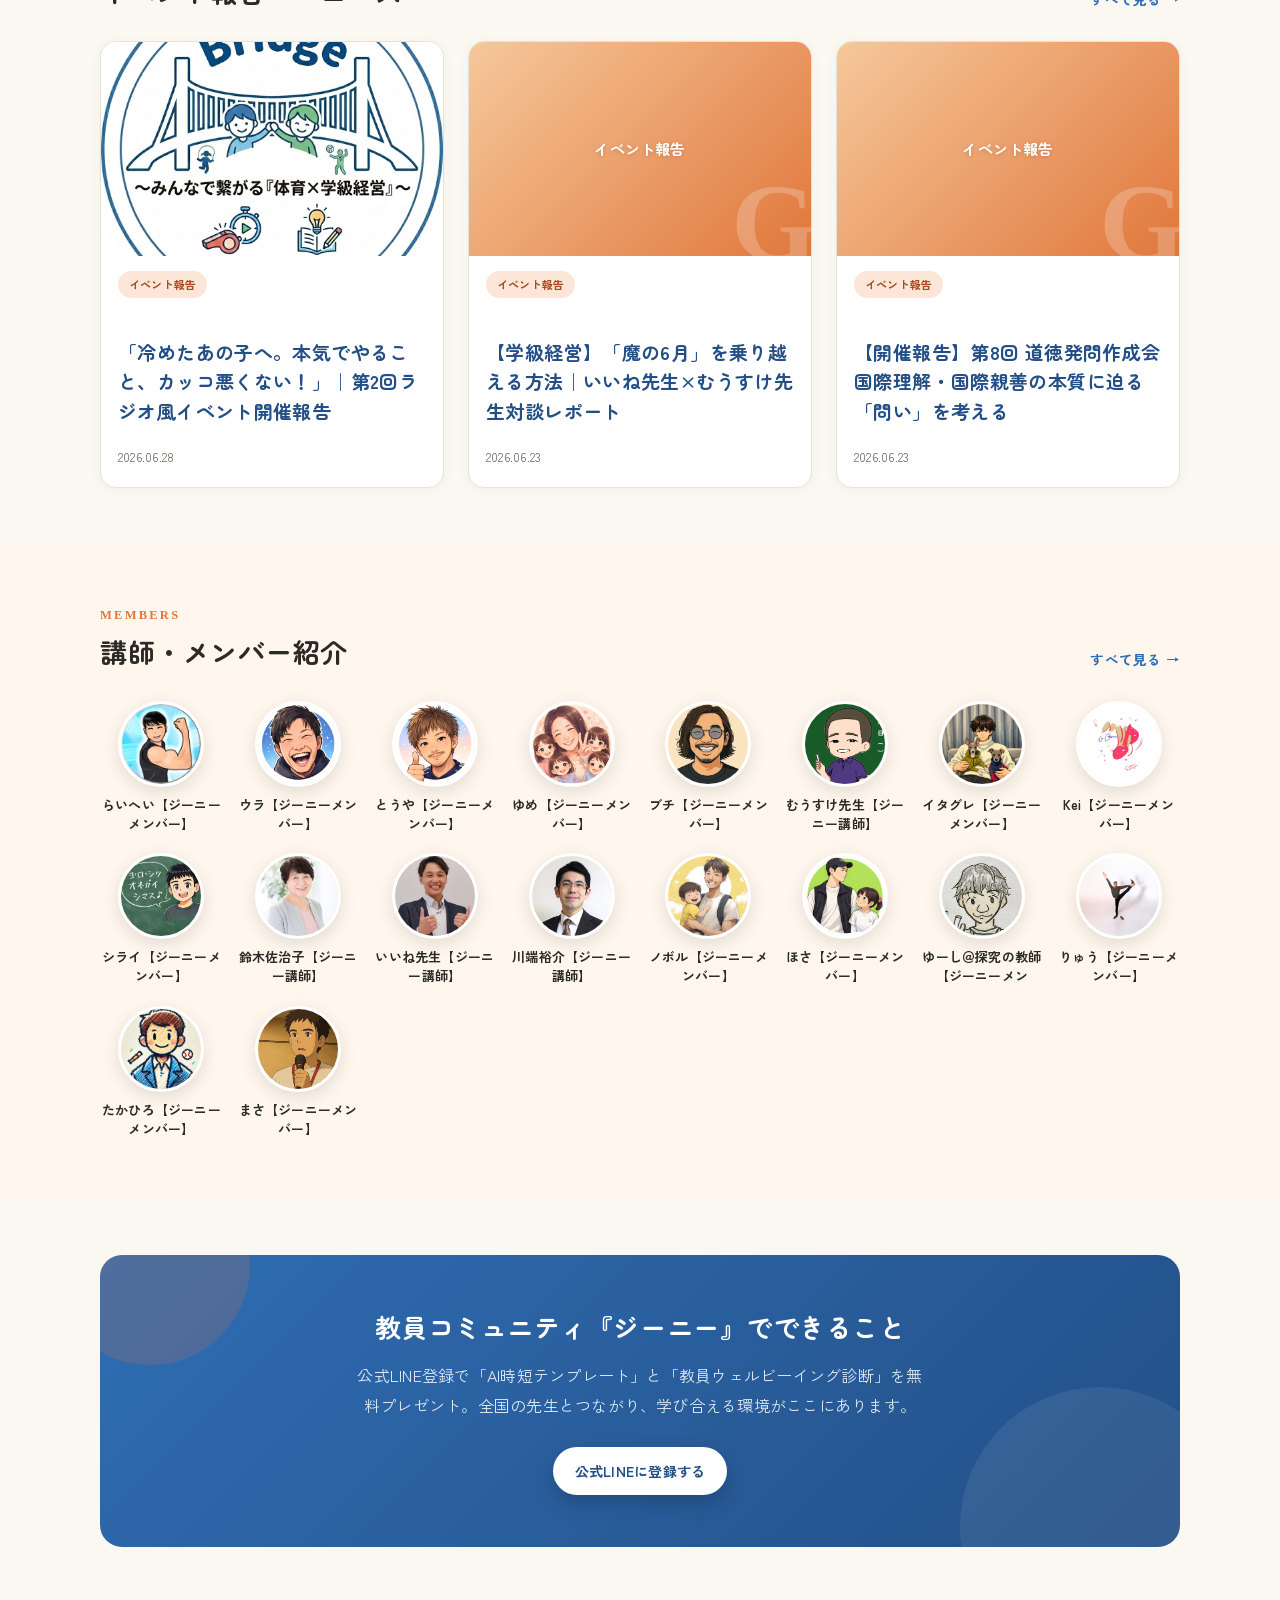
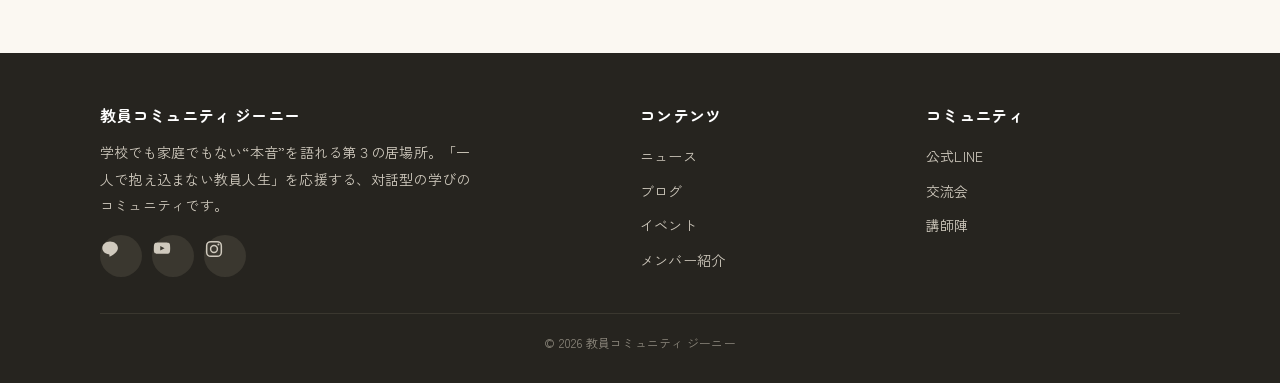
==== commit f4361e91: "トップに本家風スライダー(18枚)＋講師・メンバーの丸アイコン一覧を追加" ====
--- a/index.html
+++ b/index.html
@@ -9,6 +9,22 @@
 <link rel="preconnect" href="https://fonts.gstatic.com" crossorigin>
 <link href="https://fonts.googleapis.com/css2?family=Zen+Maru+Gothic:wght@500;700&family=Zen+Kaku+Gothic+New:wght@400;500;700&display=swap" rel="stylesheet">
 <link rel="stylesheet" href="assets/site.css">
+<style>
+  /* 本家風スライダー（ヒーロー右） */
+  .slider{position:relative;width:100%;aspect-ratio:16/10;border-radius:18px;overflow:hidden;box-shadow:0 14px 36px rgba(60,50,30,.14);background:#e7e1d6}
+  .slider .sl{position:absolute;inset:0;opacity:0;transition:opacity .8s ease}
+  .slider .sl.on{opacity:1}
+  .slider .sl img{width:100%;height:100%;object-fit:cover;display:block}
+  .slider .dots{position:absolute;left:0;right:0;bottom:12px;display:flex;justify-content:center;gap:6px;z-index:2}
+  .slider .dots i{width:8px;height:8px;border-radius:50%;background:rgba(255,255,255,.55);cursor:pointer;transition:.2s}
+  .slider .dots i.on{background:#fff;width:18px;border-radius:5px}
+  /* 講師・メンバー丸アイコン */
+  .members{display:grid;grid-template-columns:repeat(auto-fill,minmax(108px,1fr));gap:20px 14px}
+  .member{text-align:center}
+  .member .ava{width:86px;height:86px;border-radius:50%;object-fit:cover;margin:0 auto;display:block;border:3px solid #fff;box-shadow:0 5px 16px rgba(60,50,30,.14);background:#eee;transition:transform .15s}
+  .member:hover .ava{transform:translateY(-4px)}
+  .member .nm{font-size:13px;margin-top:9px;font-weight:700;line-height:1.45;color:var(--ink)}
+</style>
 </head>
 <body>
 
@@ -38,9 +54,9 @@
 <section class="hero">
   <div class="wrap hero-inner">
     <div class="hero-text">
-      <span class="eyebrow">TEACHERS' COMMUNITY</span>
-      <h1>学校でも家庭でもない、<br><span class="em">“本音”</span>を語れる第３の居場所。</h1>
-      <p class="lead">教員コミュニティ『ジーニー』は、先生方が安心して学び合い、つながれるオンラインの居場所です。一人で抱え込まない教員人生を、ここから。</p>
+      <span class="eyebrow" id="heroEyebrow">TEACHERS' COMMUNITY</span>
+      <h1 id="heroHeadline">学校でも家庭でもない、<br><span class="em">“本音”</span>を語れる第３の居場所。</h1>
+      <p class="lead" id="heroLead">教員コミュニティ『ジーニー』は、先生方が安心して学び合い、つながれるオンラインの居場所です。一人で抱え込まない教員人生を、ここから。</p>
       <div class="cta">
         <a class="btn accent" href="https://lin.ee/SjBHjVV" target="_blank" rel="noopener">公式LINEに登録する</a>
         <a class="btn ghost" href="#articles">記事を読む</a>
@@ -51,34 +67,8 @@
         <div class="it"><span class="n">無料</span><span class="l">LINE登録特典つき</span></div>
       </div>
     </div>
-    <div class="hero-art" aria-hidden="true">
-      <svg viewBox="0 0 420 380" xmlns="http://www.w3.org/2000/svg">
-        <circle cx="225" cy="180" r="160" fill="#fff" opacity=".55"/>
-        <circle cx="225" cy="180" r="160" fill="none" stroke="#e7e1d6" stroke-width="2" stroke-dasharray="3 8"/>
-        <!-- 大きな吹き出し（ブルー） -->
-        <g>
-          <rect x="48" y="78" width="200" height="118" rx="26" fill="#2f6db3"/>
-          <path d="M96 196 l-6 34 38 -28 Z" fill="#2f6db3"/>
-          <rect x="74" y="108" width="148" height="13" rx="6.5" fill="#ffffff" opacity=".92"/>
-          <rect x="74" y="132" width="120" height="13" rx="6.5" fill="#ffffff" opacity=".7"/>
-          <rect x="74" y="156" width="138" height="13" rx="6.5" fill="#ffffff" opacity=".5"/>
-        </g>
-        <!-- 小さな吹き出し（オレンジ） -->
-        <g>
-          <rect x="196" y="182" width="160" height="100" rx="24" fill="#e0773c"/>
-          <path d="M320 282 l8 30 -36 -22 Z" fill="#e0773c"/>
-          <rect x="220" y="210" width="112" height="12" rx="6" fill="#fff" opacity=".92"/>
-          <rect x="220" y="232" width="86" height="12" rx="6" fill="#fff" opacity=".68"/>
-        </g>
-        <!-- ハート -->
-        <path d="M150 250 c-4 -10 -22 -12 -22 2 c0 12 22 22 22 22 c0 0 22 -10 22 -22 c0 -14 -18 -12 -22 -2 Z" fill="#e0773c" opacity=".85"/>
-        <!-- きらめき -->
-        <g fill="#f0b27a">
-          <path d="M330 96 l4 12 12 4 -12 4 -4 12 -4 -12 -12 -4 12 -4 Z"/>
-          <circle cx="78" cy="250" r="6"/>
-          <circle cx="300" cy="150" r="5" opacity=".7"/>
-        </g>
-      </svg>
+    <div class="hero-art" id="heroArt">
+      <div class="slider" id="slider"><div class="dots"></div></div>
     </div>
   </div>
 </section>
@@ -125,12 +115,22 @@
   </div>
 </section>
 
+<section class="block" id="members" style="background:var(--bg-2)">
+  <div class="wrap">
+    <div class="sec-head">
+      <div><span class="eyebrow">MEMBERS</span><h2>講師・メンバー紹介</h2></div>
+      <a class="more" href="articles.html?cat=講師陣">すべて見る →</a>
+    </div>
+    <div class="members" id="memberGrid"></div>
+  </div>
+</section>
+
 <section class="block">
   <div class="wrap">
     <div class="band">
-      <h2>教員コミュニティ『ジーニー』でできること</h2>
-      <p>公式LINE登録で「AI時短テンプレート」と「教員ウェルビーイング診断」を無料プレゼント。全国の先生とつながり、学び合える環境がここにあります。</p>
-      <a class="btn" href="https://lin.ee/SjBHjVV" target="_blank" rel="noopener">公式LINEに登録する</a>
+      <h2 id="bandHeading">教員コミュニティ『ジーニー』でできること</h2>
+      <p id="bandText">公式LINE登録で「AI時短テンプレート」と「教員ウェルビーイング診断」を無料プレゼント。全国の先生とつながり、学び合える環境がここにあります。</p>
+      <a class="btn" id="bandBtn" href="https://lin.ee/SjBHjVV" target="_blank" rel="noopener">公式LINEに登録する</a>
     </div>
   </div>
 </section>
@@ -202,15 +202,51 @@
   });
 })();
 
-// ---- 記事一覧（管理画面のAPIから取得）----
-(function(){
-  GENIE.getPosts().then(function(posts){
+// ---- 記事一覧（管理画面のAPIから取得・おすすめ記事を先頭に固定）----
+(function(){
+  Promise.all([GENIE.getPosts(), GENIE.getSettings()]).then(function(res){
+    var posts=res[0], s=res[1]||{}, feat=(s.featured||[]);
+    if(feat.length){
+      var f=posts.filter(function(p){return feat.indexOf(p.slug)>=0;});
+      var rest=posts.filter(function(p){return feat.indexOf(p.slug)<0;});
+      posts=f.concat(rest);
+    }
     var g=document.getElementById('postGrid');
     if(g) g.innerHTML=posts.slice(0,6).map(GENIE.cardHTML).join('');
     var rep=document.getElementById('reportGrid');
     if(rep) rep.innerHTML=posts.filter(function(p){return p.category==='イベント報告'||p.category==='News';}).slice(0,3).map(GENIE.cardHTML).join('');
   }).catch(function(e){console.error(e);});
 })();
+
+// ---- 本家風スライダー（トップのバナー切替）----
+(function(){
+  var s=document.getElementById('slider'); if(!s) return;
+  fetch('data/slides.json').then(function(r){return r.json();}).then(function(sl){
+    if(!sl.length) return;
+    var dots=s.querySelector('.dots');
+    sl.forEach(function(x,i){
+      var d=document.createElement('div'); d.className='sl'+(i===0?' on':'');
+      d.innerHTML='<img src="'+x.img+'" alt="" loading="lazy">'; s.insertBefore(d,dots);
+      var dot=document.createElement('i'); if(i===0)dot.className='on'; dot.setAttribute('data-i',i); dots.appendChild(dot);
+    });
+    var slides=s.querySelectorAll('.sl'), dd=dots.querySelectorAll('i'), cur=0, timer;
+    function go(i){slides[cur].classList.remove('on');dd[cur].classList.remove('on');cur=i;slides[cur].classList.add('on');dd[cur].classList.add('on');}
+    dd.forEach(function(dot){dot.onclick=function(){go(+dot.getAttribute('data-i'));reset();};});
+    function reset(){clearInterval(timer);timer=setInterval(function(){go((cur+1)%slides.length);},4500);}
+    reset();
+  }).catch(function(){});
+})();
+
+// ---- 講師・メンバーの丸アイコン一覧 ----
+(function(){
+  var g=document.getElementById('memberGrid'); if(!g||!window.GENIE) return;
+  GENIE.getPosts().then(function(posts){
+    var m=posts.filter(function(p){return (p.category==='講師陣'||p.category==='メンバー紹介') && p.thumb;}).slice(0,18);
+    g.innerHTML=m.map(function(p){
+      return '<a class="member" href="post.html?slug='+encodeURIComponent(p.slug)+'"><img class="ava" src="'+GENIE.esc(p.thumb)+'" alt="" loading="lazy"><div class="nm">'+GENIE.esc((p.title||'').slice(0,16))+'</div></a>';
+    }).join('');
+  }).catch(function(){});
+})();
 </script>
 
 </body>
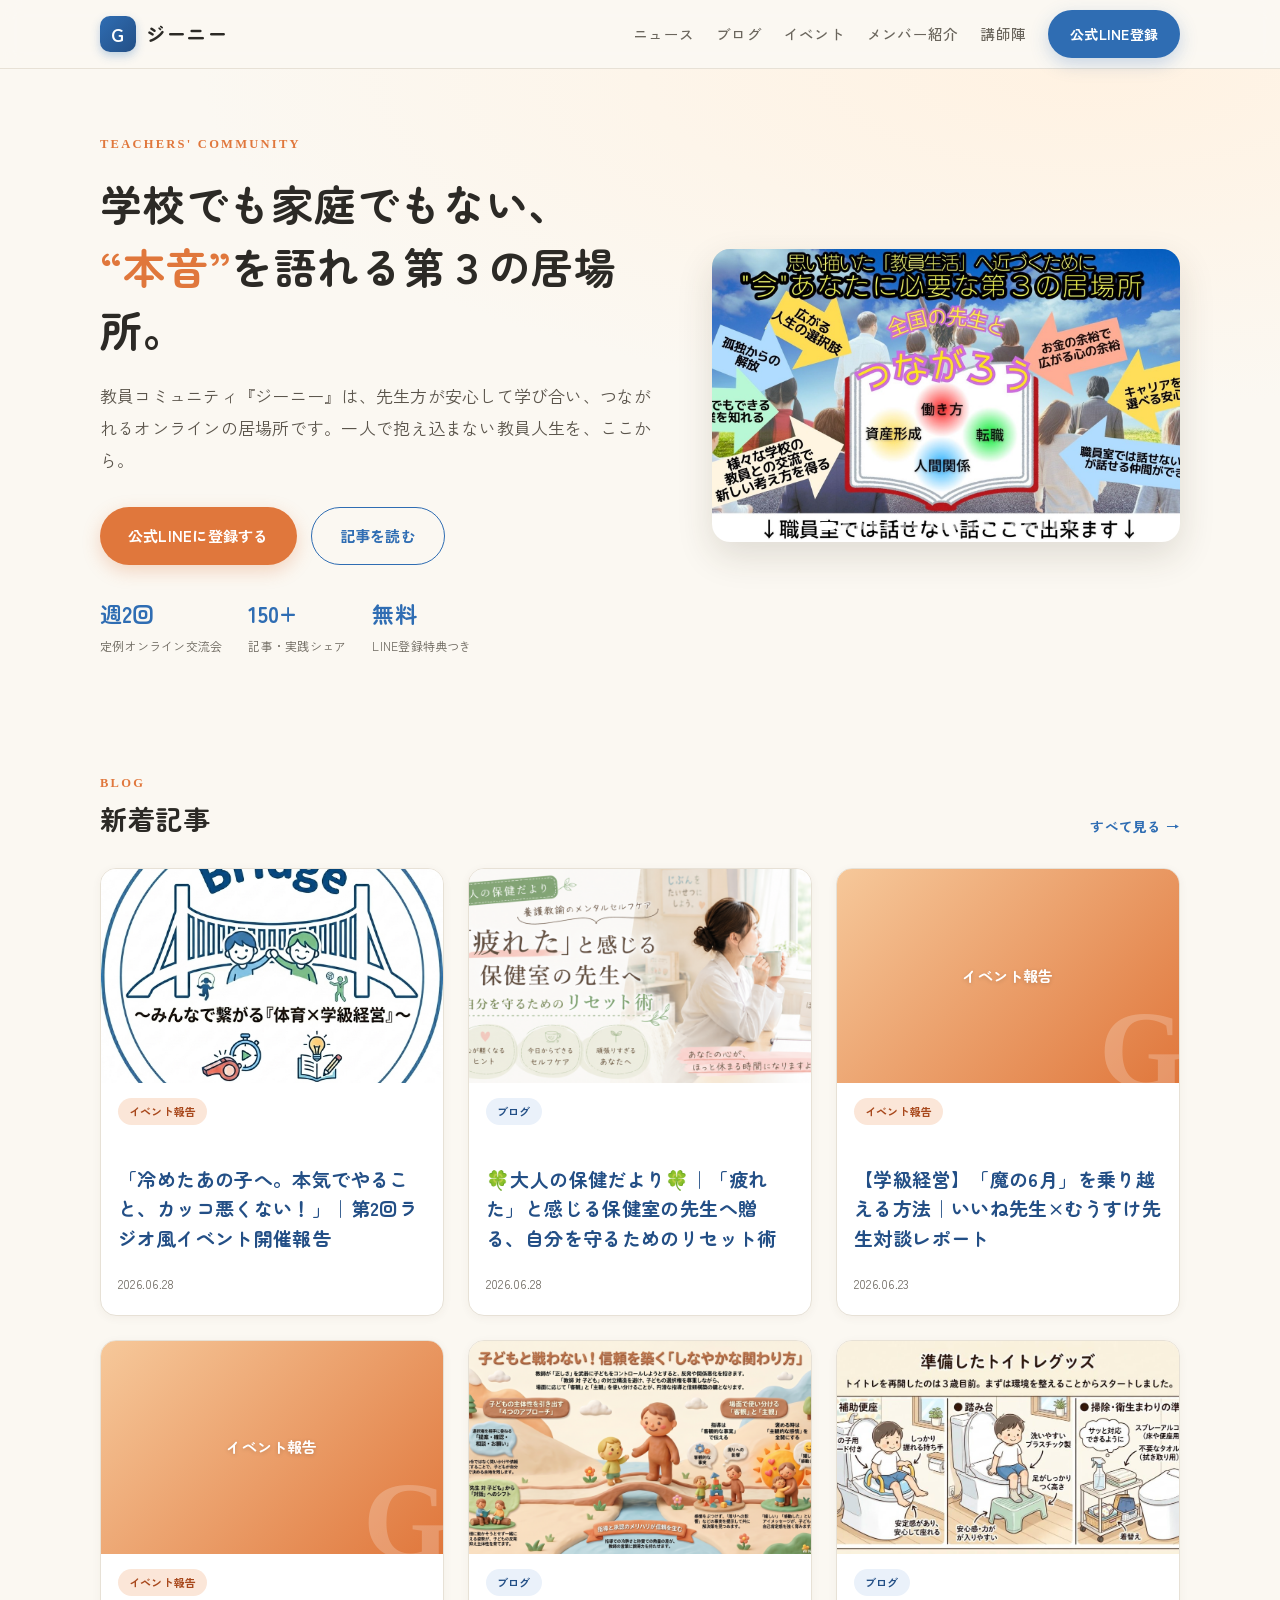
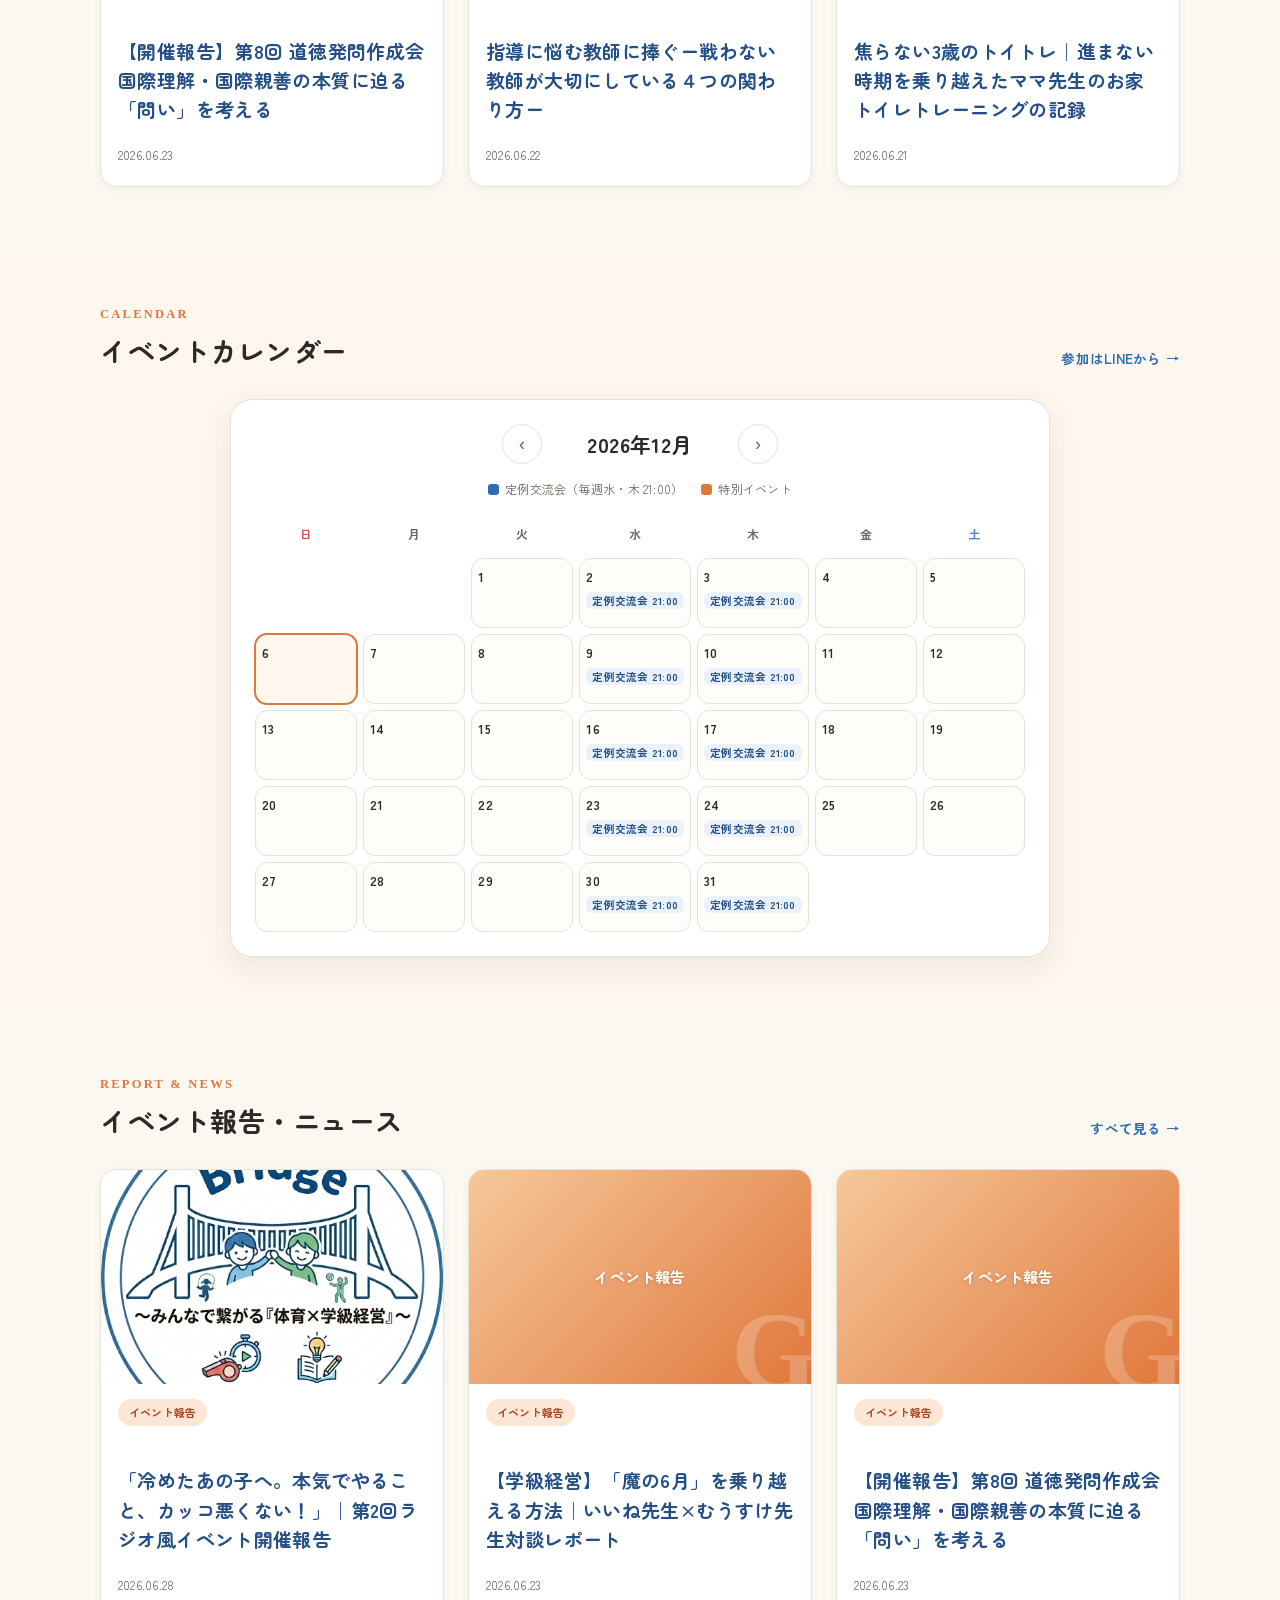
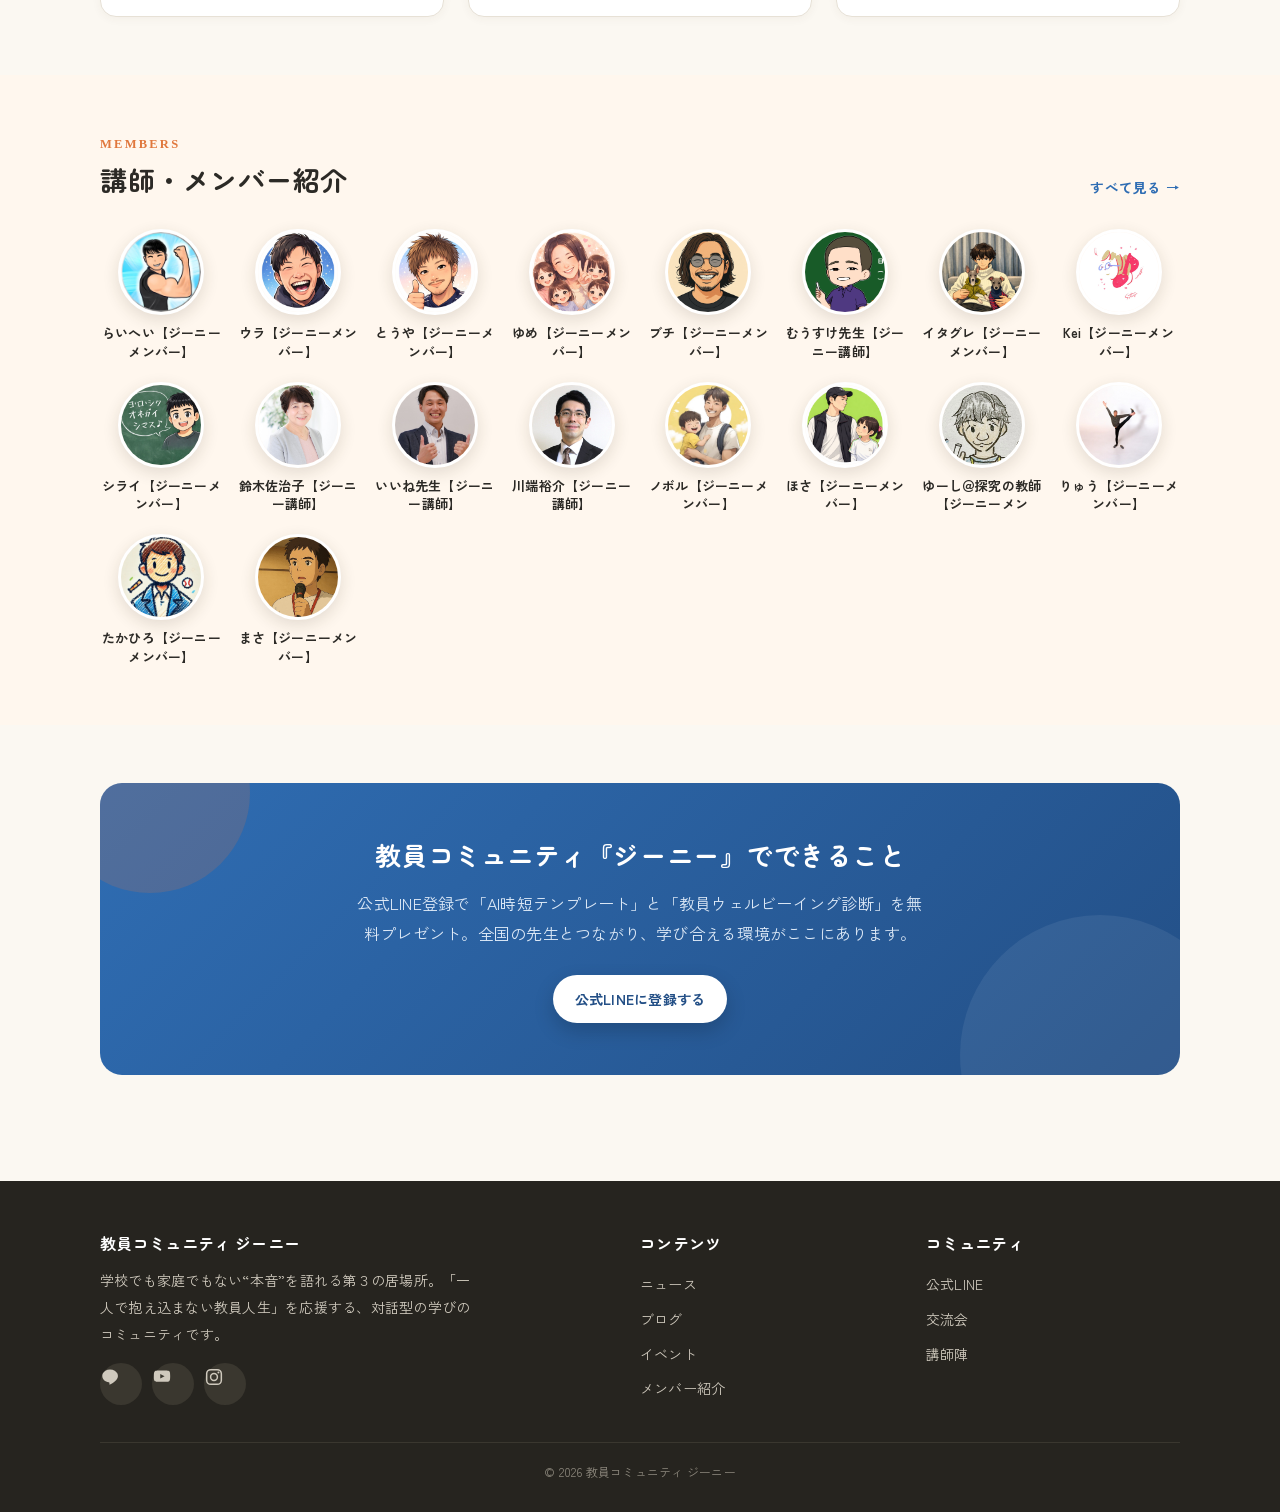
==== commit 30747847: "カレンダー下の一覧を削除／定例交流会クリックでcommunity.htmlへ＋交流会案内ページ(申込フォーム導線)を新設" ====
--- a/index.html
+++ b/index.html
@@ -100,7 +100,6 @@
         <span><i style="background:#e0773c"></i>特別イベント</span>
       </div>
       <div class="cal-grid" id="calGrid"></div>
-      <div class="cal-list" id="calList"></div>
     </div>
   </div>
 </section>
@@ -170,7 +169,7 @@
   function render(){
     var y=cur.getFullYear(), m=cur.getMonth();
     title.textContent = y+'年'+(m+1)+'月';
-    grid.innerHTML=''; list.innerHTML='';
+    grid.innerHTML='';
     dows.forEach(function(w,i){var e=document.createElement('div');e.className='dow'+(i===0?' sun':i===6?' sat':'');e.textContent=w;grid.appendChild(e);});
     var first=new Date(y,m,1).getDay(), days=new Date(y,m+1,0).getDate(), today=new Date();
     for(var i=0;i<first;i++){var ec=document.createElement('div');ec.className='cal-cell empty';grid.appendChild(ec);}
@@ -178,7 +177,7 @@
     for(var d=1;d<=days;d++){
       var cell=document.createElement('div'); cell.className='cal-cell';
       var dow=new Date(y,m,d).getDay(), evs=[];
-      REC.forEach(function(r){ if(Number(r.dow)===dow) evs.push({t:r.title,warm:!!r.warm,link:LINK}); });
+      REC.forEach(function(r){ if(Number(r.dow)===dow) evs.push({t:r.title,warm:!!r.warm,link:'community.html'}); });
       if(SPECIAL[key(y,m,d)]) SPECIAL[key(y,m,d)].forEach(function(s){ evs.push({t:s.title,warm:!!s.warm,link:s.link||LINK}); });
       var html='<span class="num">'+d+'</span>';
       evs.forEach(function(ev){html+='<a class="ev'+(ev.warm?' warm':'')+'" href="'+ev.link+'" target="_blank" rel="noopener" title="'+GENIE.esc(ev.t)+'">'+GENIE.esc(ev.t)+'</a>';month.push({d:d,dow:dow,t:ev.t,link:ev.link});});
@@ -186,11 +185,6 @@
       if(today.getFullYear()===y&&today.getMonth()===m&&today.getDate()===d)cell.classList.add('today');
       cell.innerHTML=html; grid.appendChild(cell);
     }
-    month.slice(0,8).forEach(function(ev){
-      var a=document.createElement('a'); a.href=ev.link; a.target='_blank'; a.rel='noopener';
-      a.innerHTML='<span class="badge">'+(m+1)+'/'+ev.d+'（'+dows[ev.dow]+'）</span> '+GENIE.esc(ev.t);
-      list.appendChild(a);
-    });
   }
   document.getElementById('calPrev').onclick=function(){cur.setMonth(cur.getMonth()-1);render();};
   document.getElementById('calNext').onclick=function(){cur.setMonth(cur.getMonth()+1);render();};
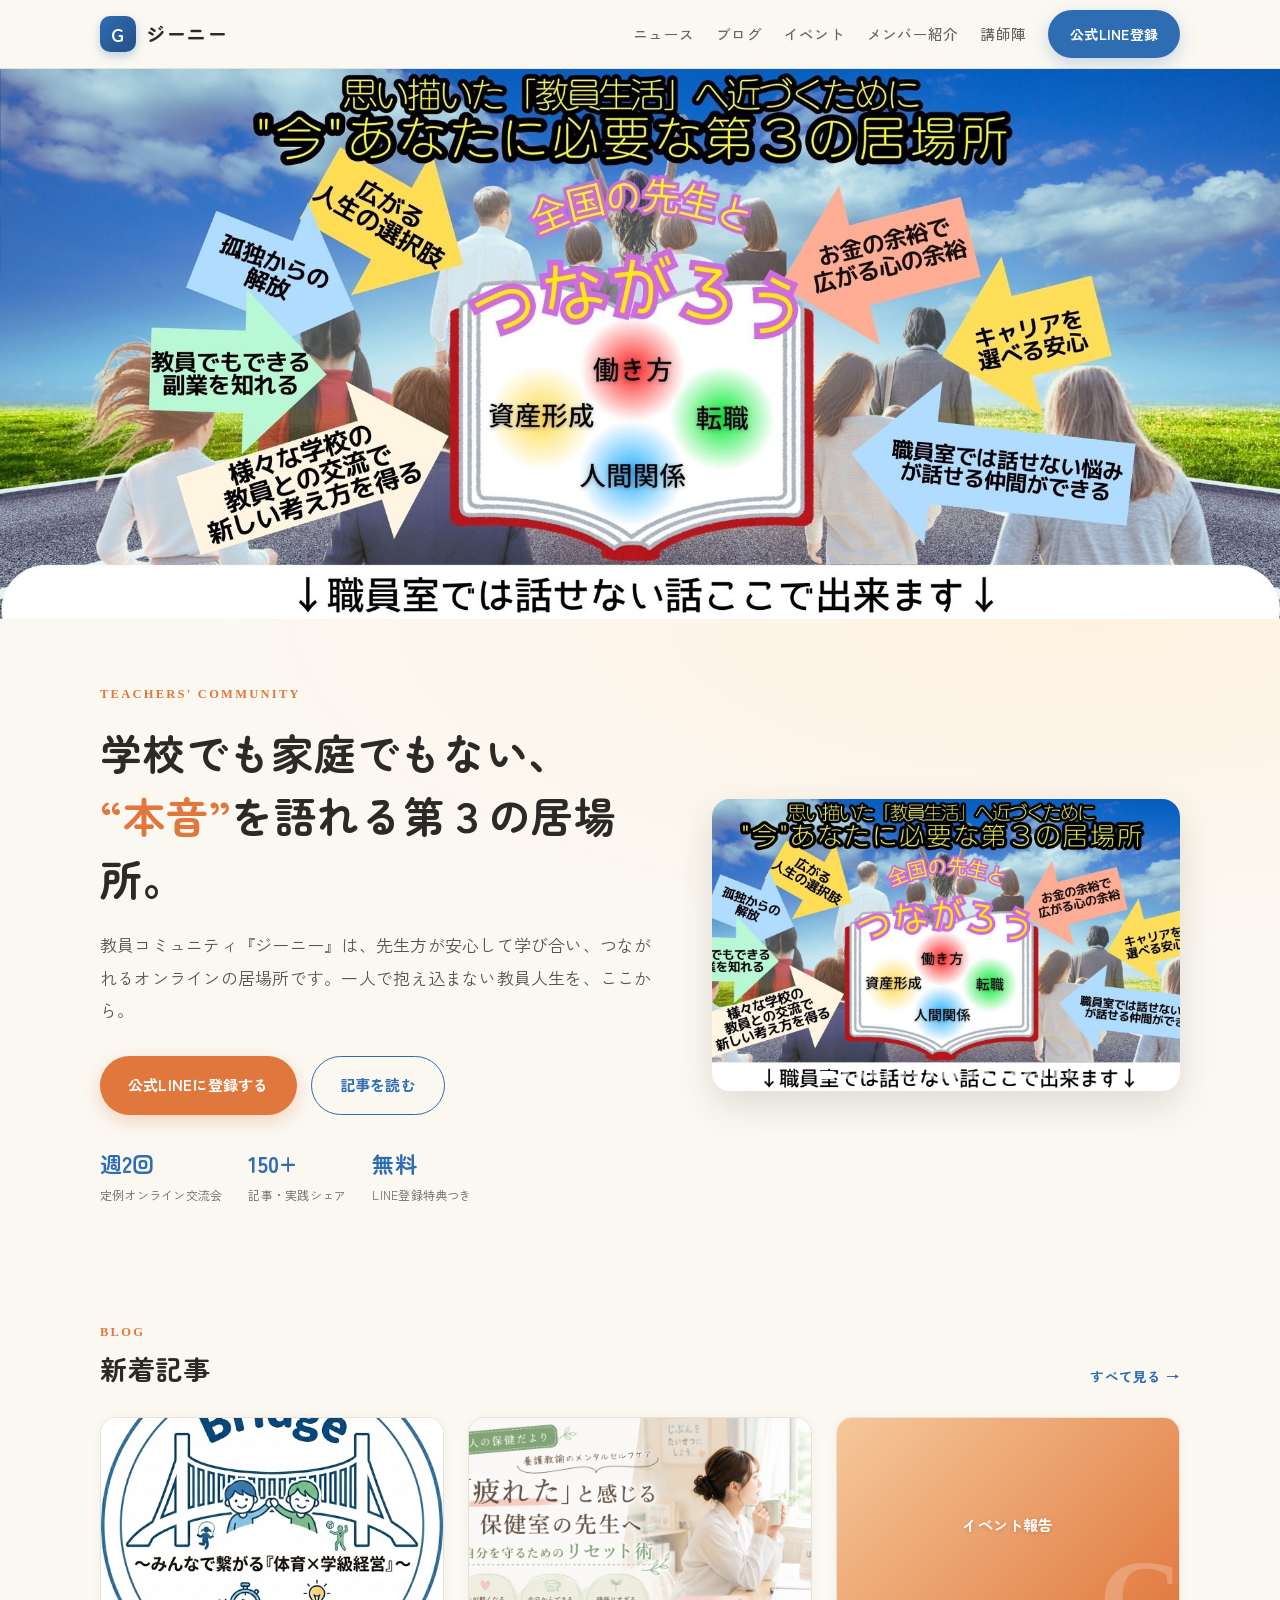
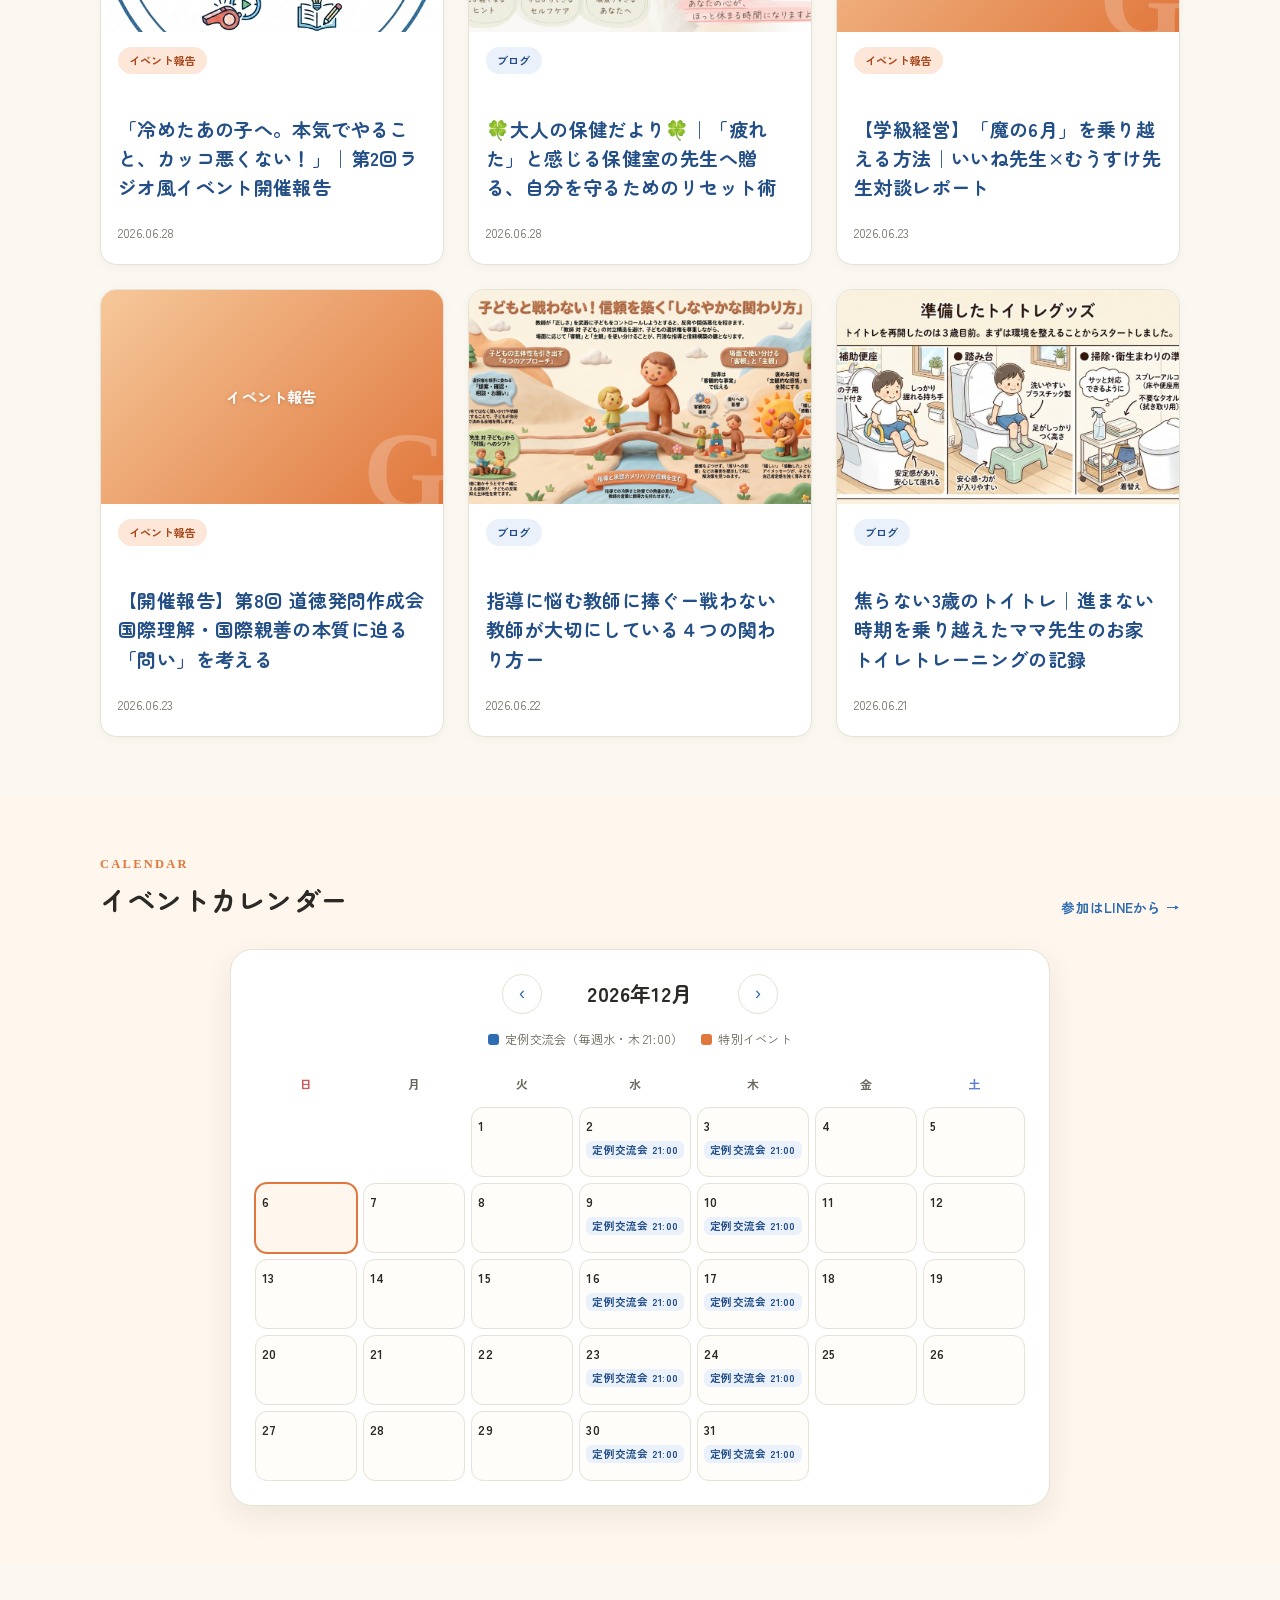
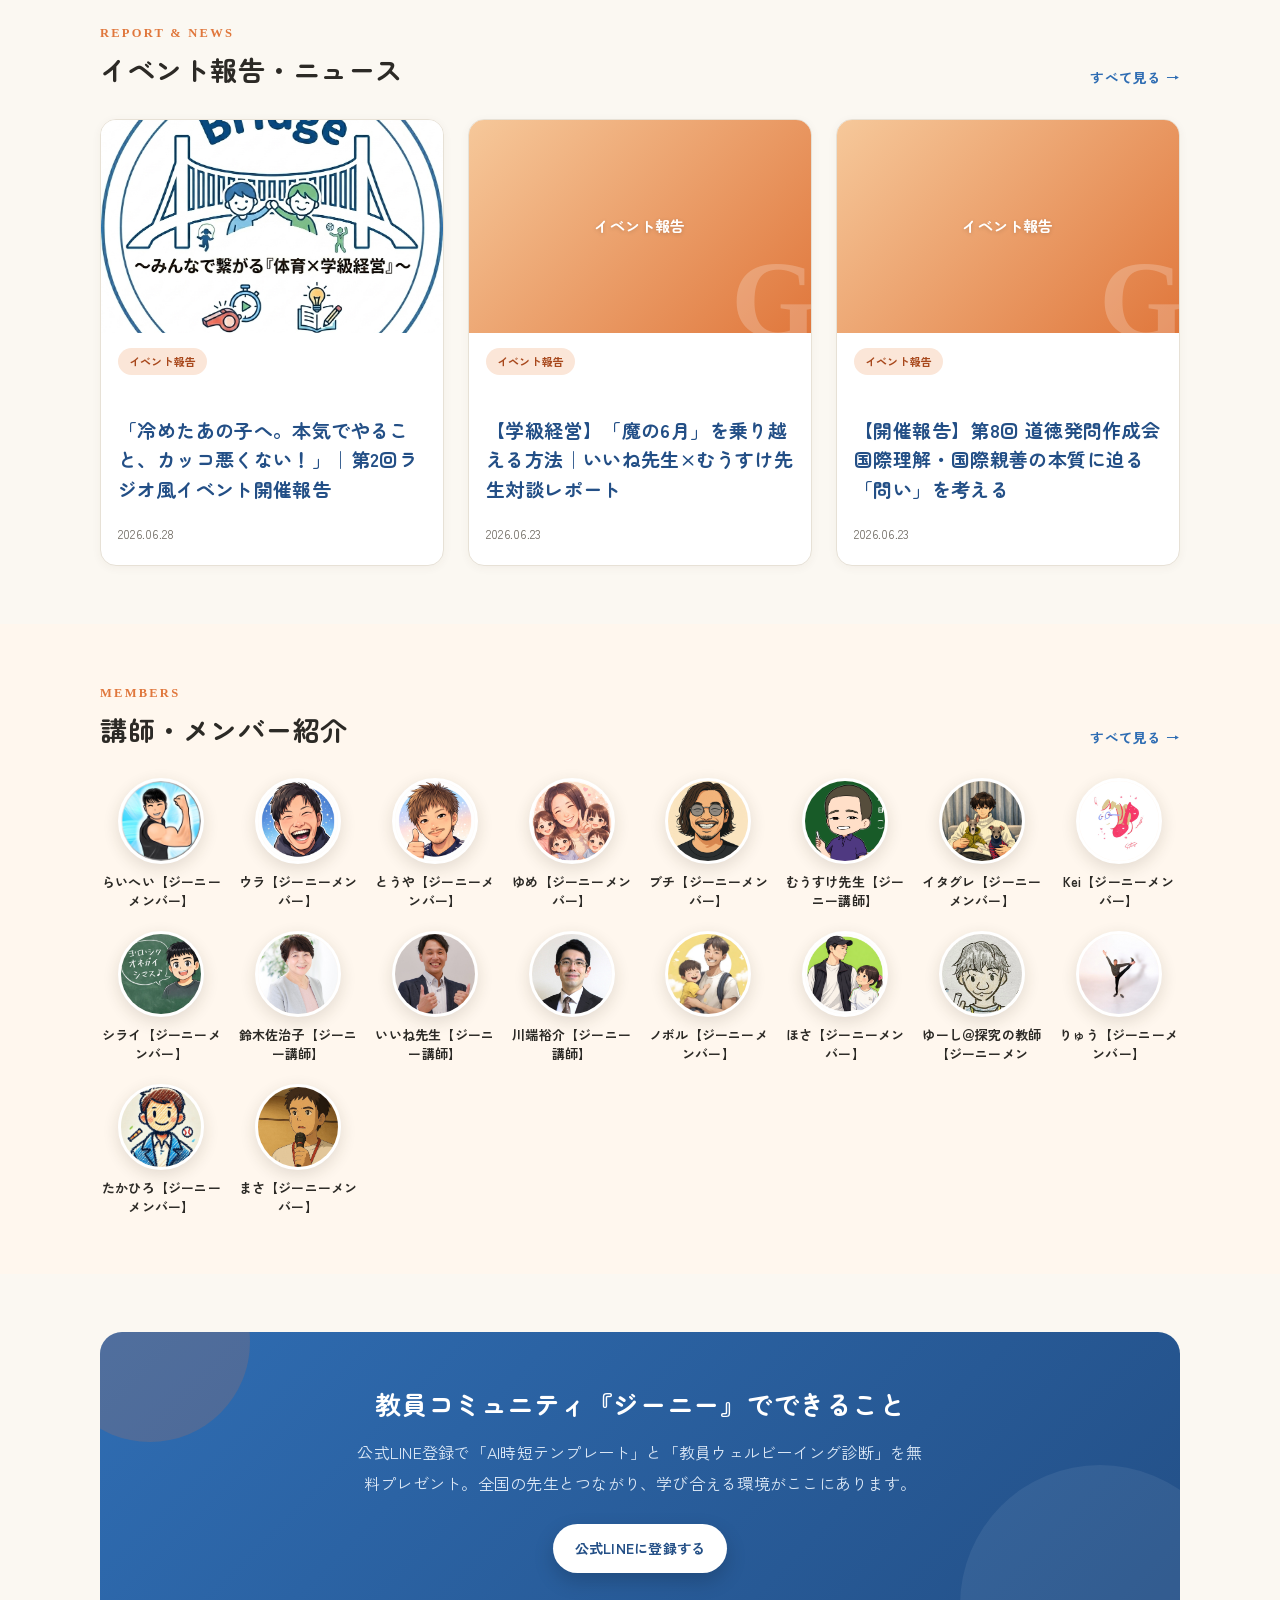
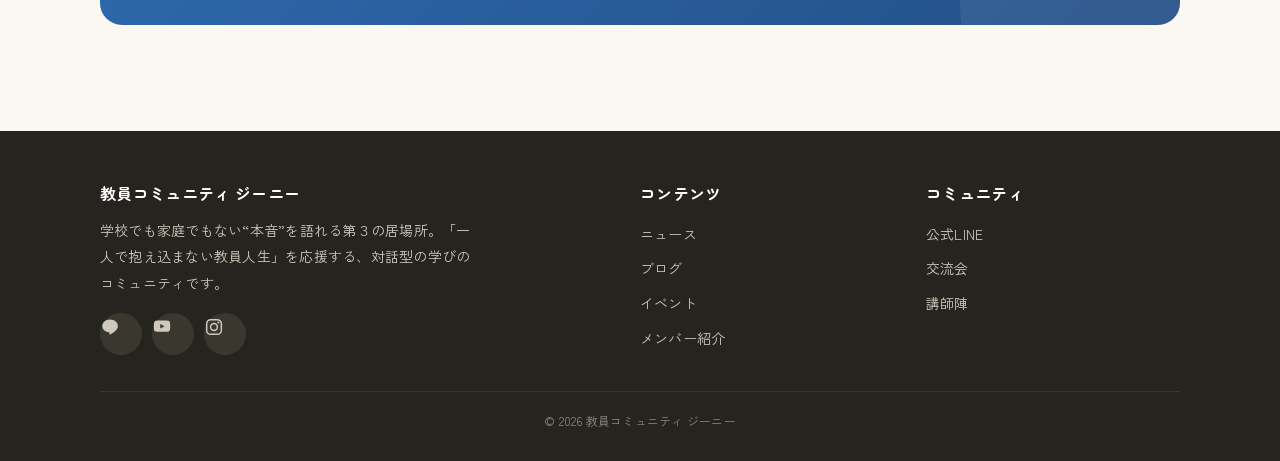
==== commit 48b4446b: "トップ最上部に全幅ヒーローバナーを追加（思い描いた教員生活へ近づくために） - ナビ直下に images/slide-e5245536f4.jpg を左右いっぱい(width:100%)で配置 - 既" ====
--- a/index.html
+++ b/index.html
@@ -24,6 +24,9 @@
   .member .ava{width:86px;height:86px;border-radius:50%;object-fit:cover;margin:0 auto;display:block;border:3px solid #fff;box-shadow:0 5px 16px rgba(60,50,30,.14);background:#eee;transition:transform .15s}
   .member:hover .ava{transform:translateY(-4px)}
   .member .nm{font-size:13px;margin-top:9px;font-weight:700;line-height:1.45;color:var(--ink)}
+  /* 最上部の全幅ヒーローバナー（左右いっぱい） */
+  .topbanner{display:block;width:100%;line-height:0;background:#cfe6f5}
+  .topbanner img{width:100%;height:auto;display:block}
 </style>
 </head>
 <body>
@@ -50,6 +53,10 @@
     <a class="btn" href="https://lin.ee/SjBHjVV" target="_blank" rel="noopener">公式LINE登録</a>
   </nav>
 </header>
+
+<div class="topbanner" id="topBanner">
+  <img src="images/slide-e5245536f4.jpg" alt="思い描いた「教員生活」へ近づくために — “今”あなたに必要な第３の居場所" loading="eager">
+</div>
 
 <section class="hero">
   <div class="wrap hero-inner">
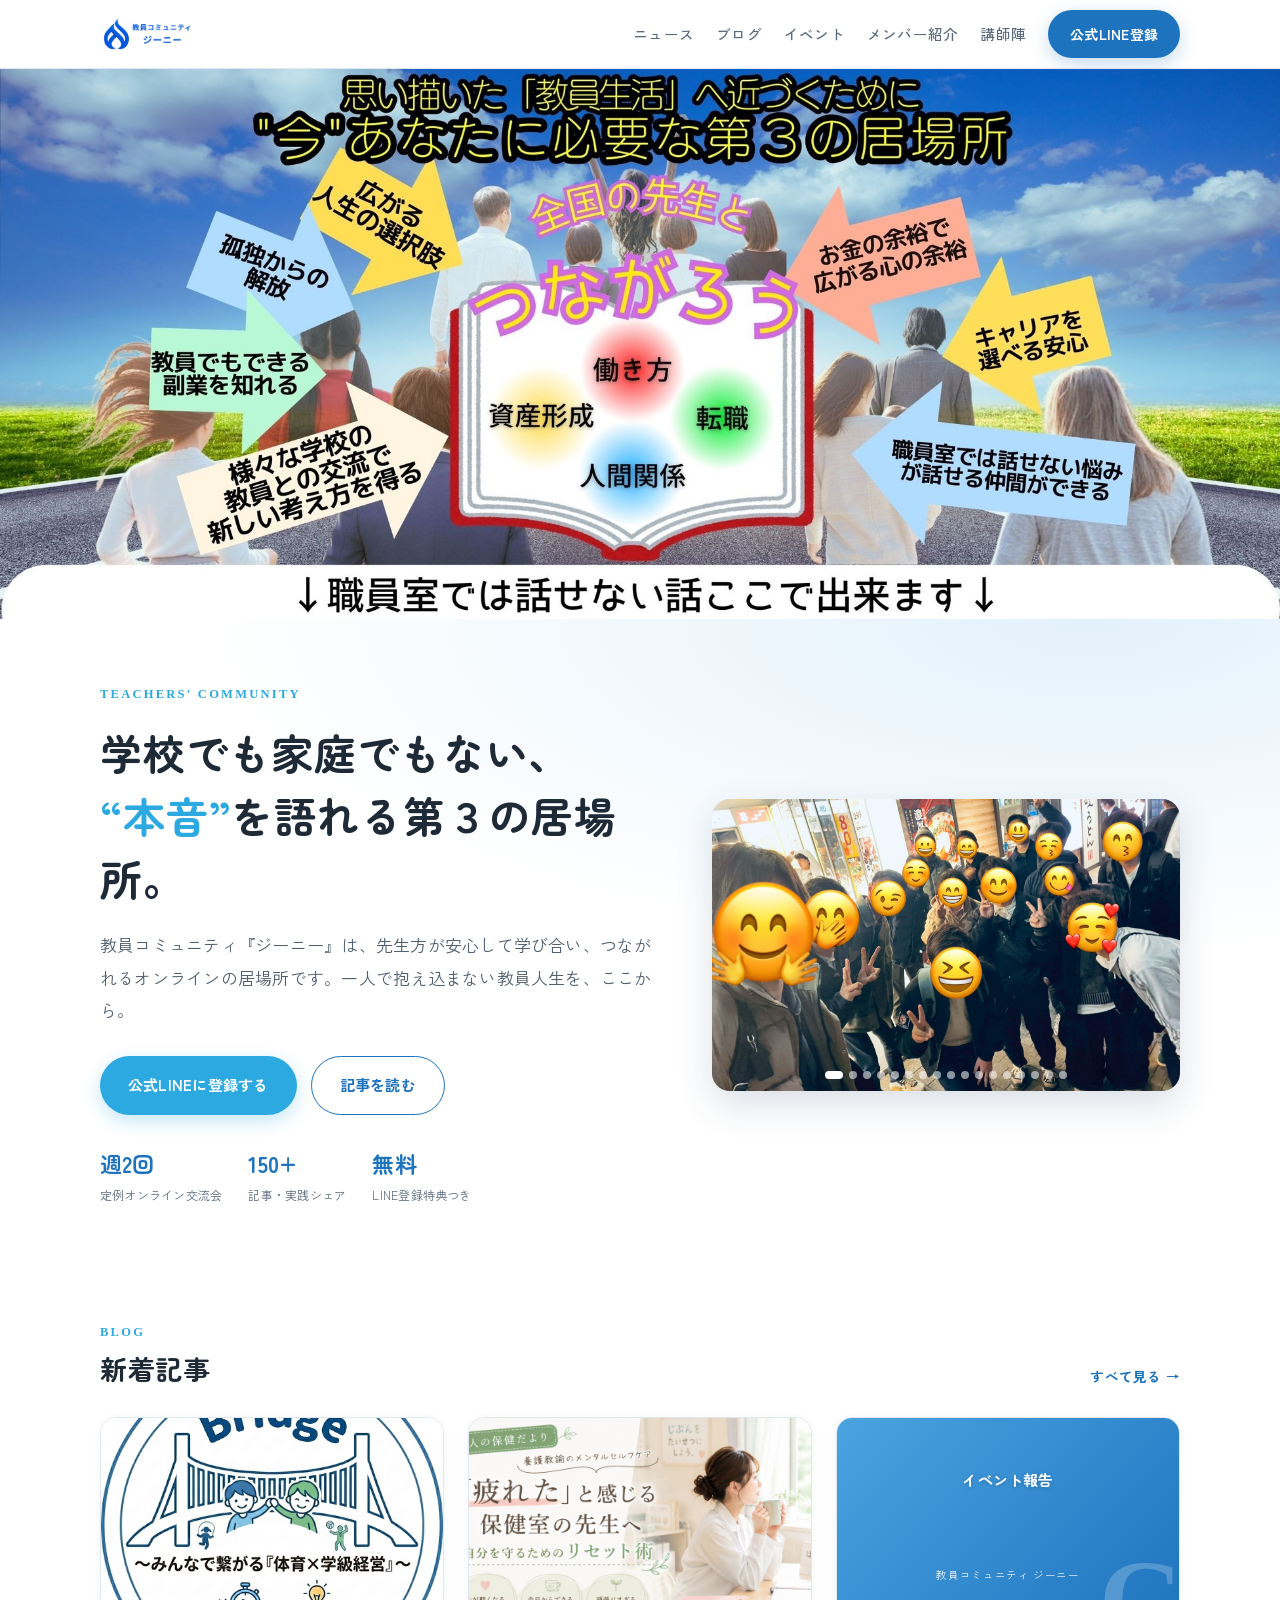
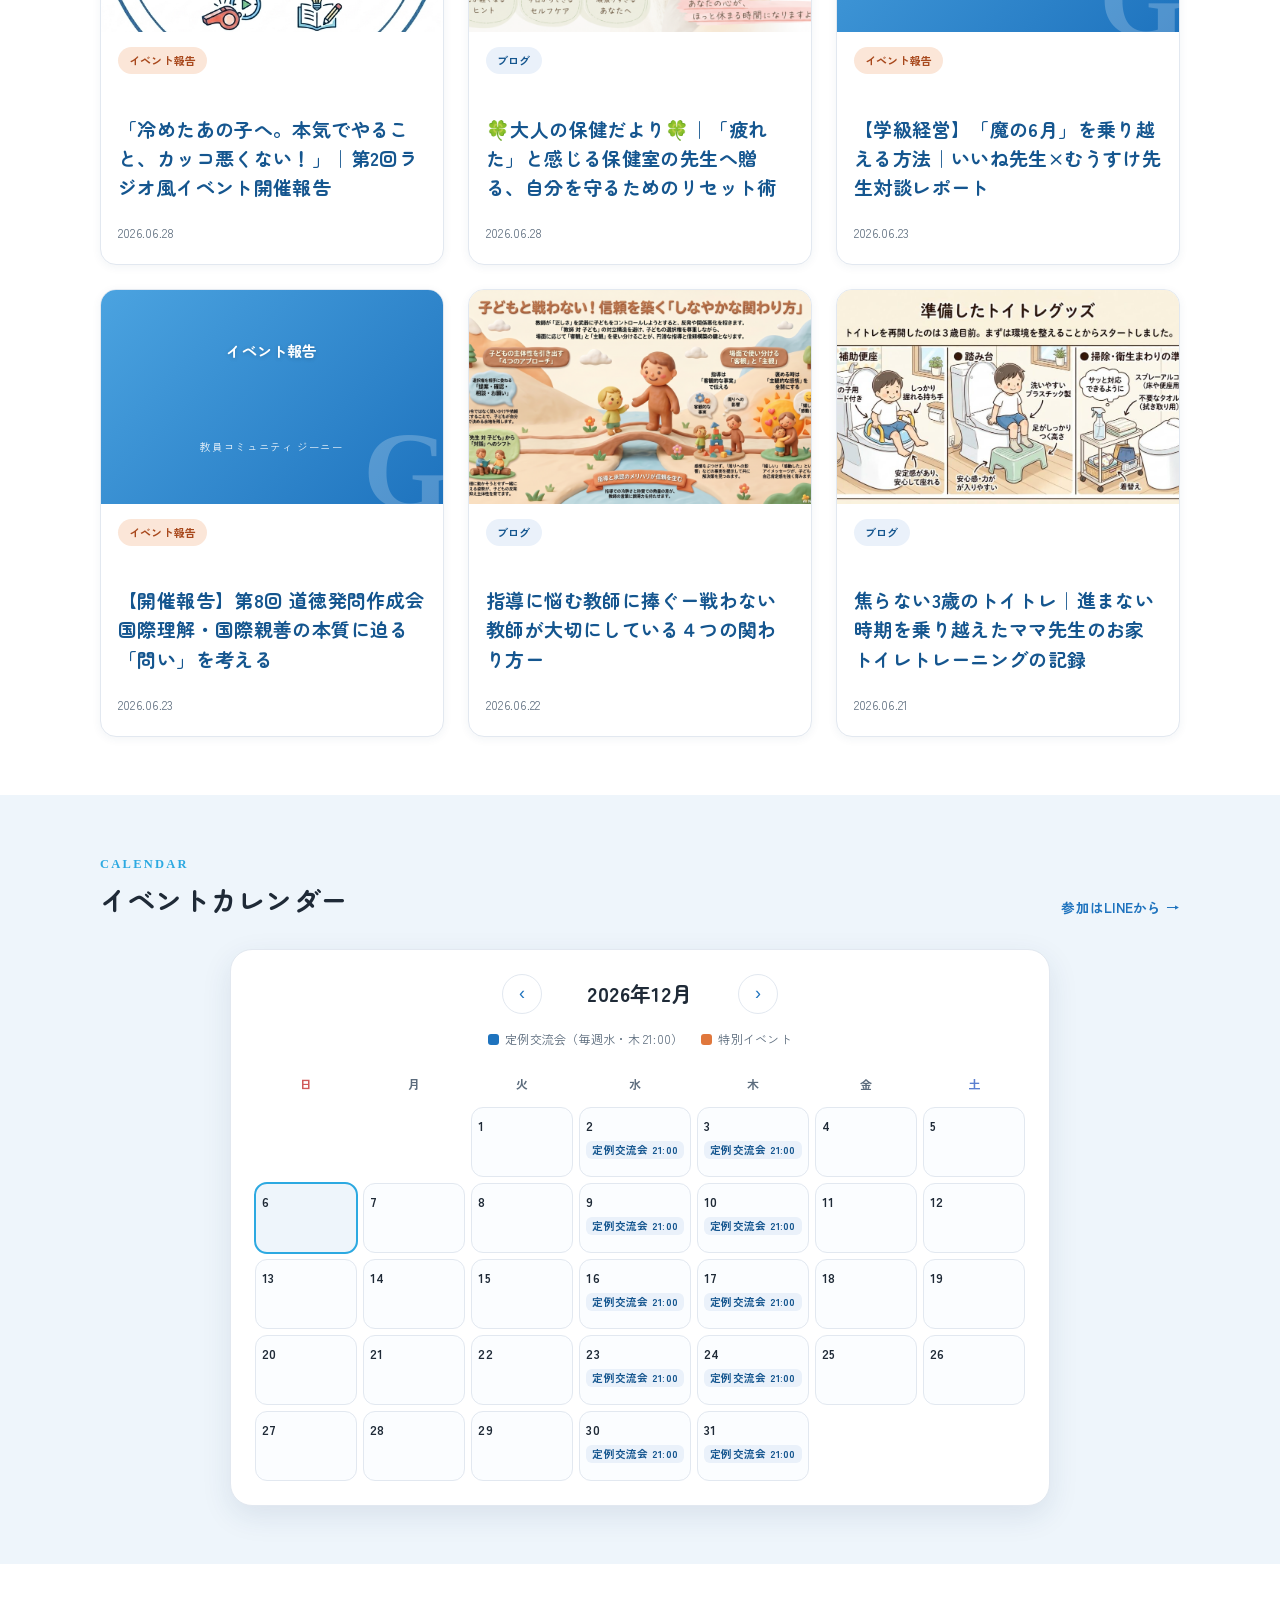
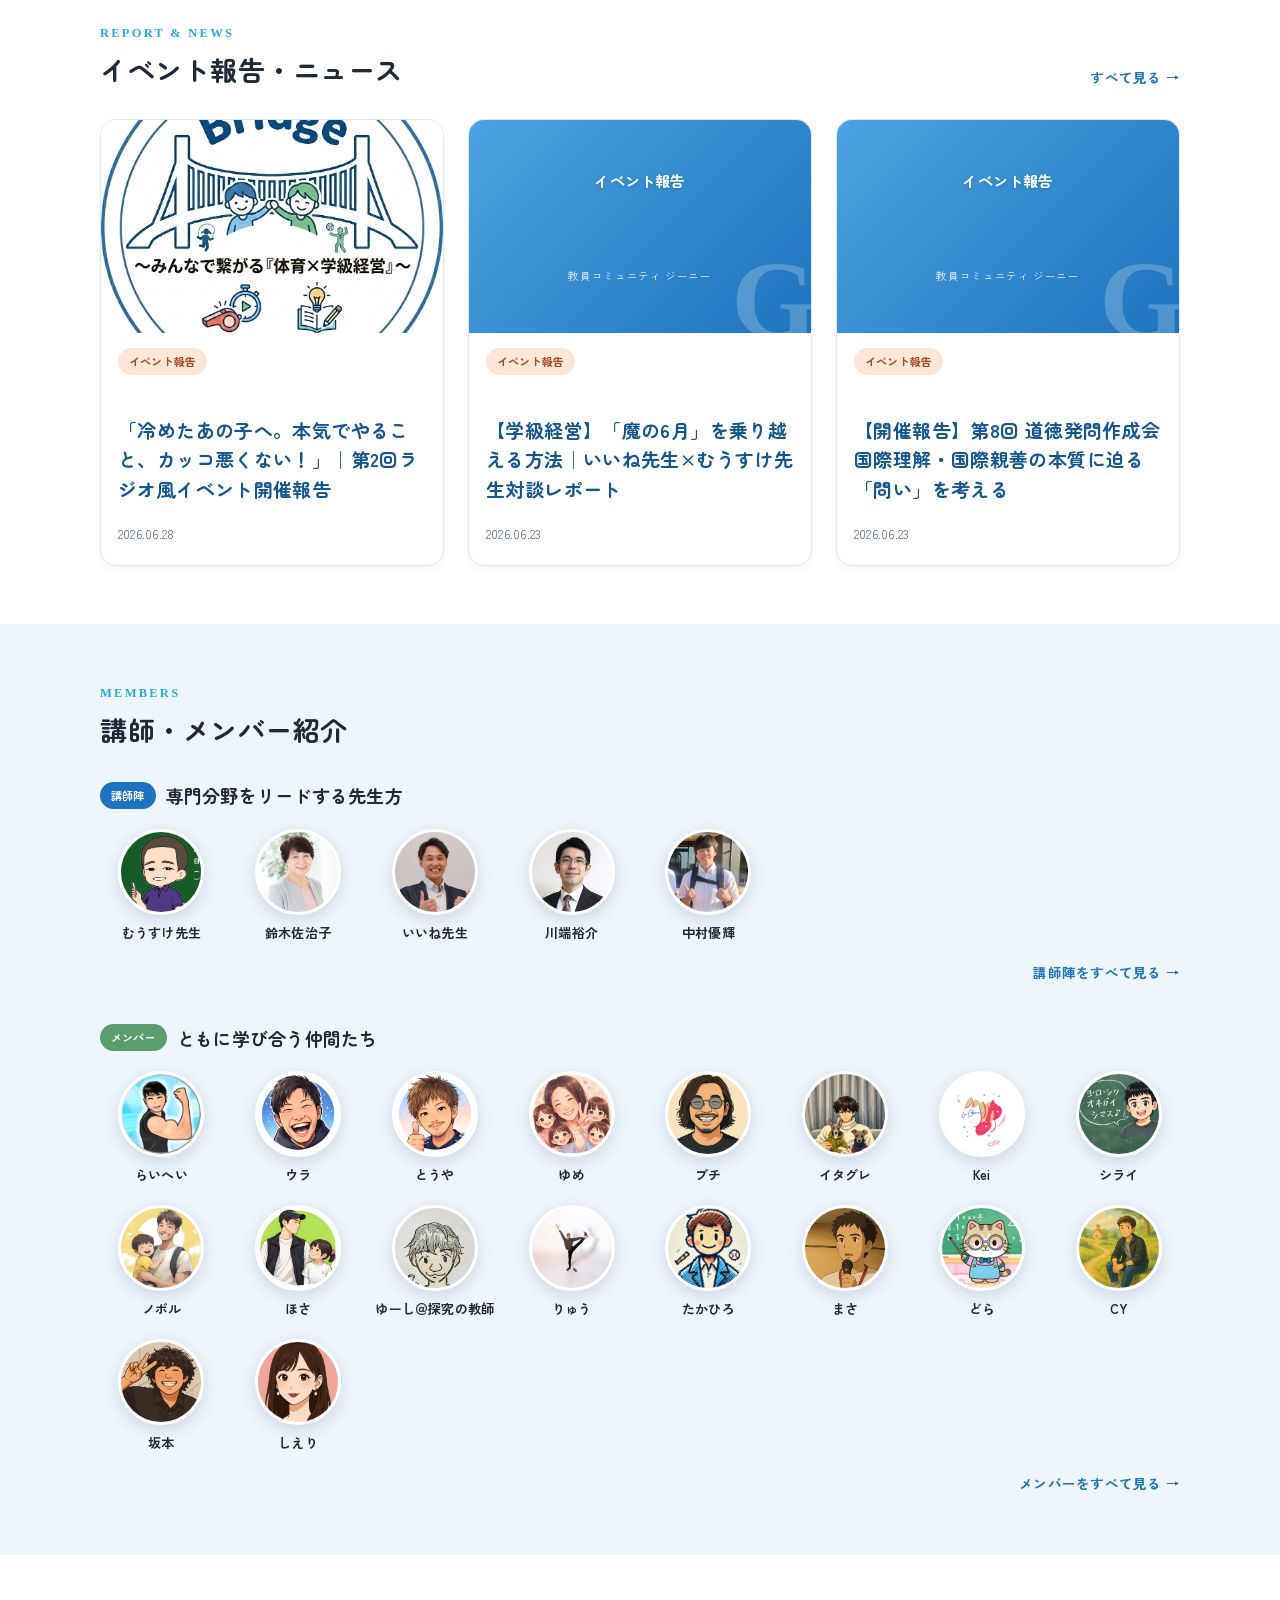
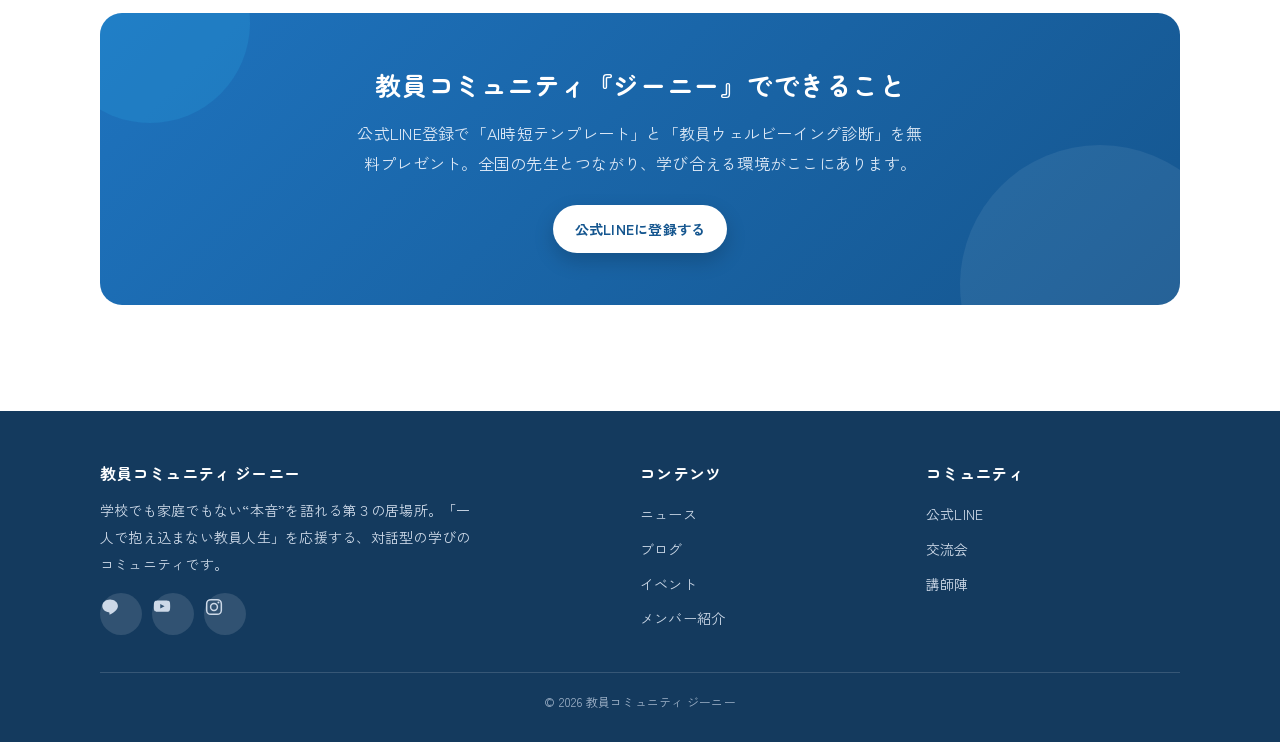
==== commit fe3e231c: "本家ブランド(#1e73be青)に統一・講師/メンバー分離・スマホカレンダー改善・SEO OFF - 全体カラーを本家 genie-teacher.com(Cocoon)の key-color #1e" ====
--- a/index.html
+++ b/index.html
@@ -3,6 +3,8 @@
 <head>
 <meta charset="UTF-8" />
 <meta name="viewport" content="width=device-width, initial-scale=1.0" />
+<!-- ローンチまでは検索エンジンに載せない（本番 genie-teacher.com とのSEO重複回避）-->
+<meta name="robots" content="noindex,nofollow,noarchive,nosnippet" />
 <title>教員コミュニティ ジーニー｜学校でも家庭でもない“本音”を語れる第３の居場所</title>
 <meta name="description" content="教員コミュニティ『ジーニー』は、先生方が安心して学び合い、つながれるオンラインの居場所です。毎週の定例交流会・実践シェア・イベントを通じて、一人で抱え込まない教員人生を応援します。" />
 <link rel="preconnect" href="https://fonts.googleapis.com">
@@ -11,7 +13,7 @@
 <link rel="stylesheet" href="assets/site.css">
 <style>
   /* 本家風スライダー（ヒーロー右） */
-  .slider{position:relative;width:100%;aspect-ratio:16/10;border-radius:18px;overflow:hidden;box-shadow:0 14px 36px rgba(60,50,30,.14);background:#e7e1d6}
+  .slider{position:relative;width:100%;aspect-ratio:16/10;border-radius:18px;overflow:hidden;box-shadow:0 14px 36px rgba(30,60,100,.16);background:#dce7f1}
   .slider .sl{position:absolute;inset:0;opacity:0;transition:opacity .8s ease}
   .slider .sl.on{opacity:1}
   .slider .sl img{width:100%;height:100%;object-fit:cover;display:block}
@@ -21,9 +23,16 @@
   /* 講師・メンバー丸アイコン */
   .members{display:grid;grid-template-columns:repeat(auto-fill,minmax(108px,1fr));gap:20px 14px}
   .member{text-align:center}
-  .member .ava{width:86px;height:86px;border-radius:50%;object-fit:cover;margin:0 auto;display:block;border:3px solid #fff;box-shadow:0 5px 16px rgba(60,50,30,.14);background:#eee;transition:transform .15s}
+  /* object-position を上寄りにして顔が見切れないように */
+  .member .ava{width:86px;height:86px;border-radius:50%;object-fit:cover;object-position:center 22%;margin:0 auto;display:block;border:3px solid #fff;box-shadow:0 5px 16px rgba(30,60,100,.16);background:#eef2f7;transition:transform .15s}
   .member:hover .ava{transform:translateY(-4px)}
   .member .nm{font-size:13px;margin-top:9px;font-weight:700;line-height:1.45;color:var(--ink)}
+  .member .role{display:block;font-size:11px;font-weight:600;margin-top:2px;color:var(--muted)}
+  /* セクション内の小見出し（講師陣／メンバー紹介の区切り）*/
+  .members-group + .members-group{margin-top:34px}
+  .group-label{display:flex;align-items:center;gap:10px;font-family:var(--font-head);font-weight:700;font-size:18px;color:var(--ink);margin-bottom:16px}
+  .group-label .pill{font-size:11px;font-weight:700;padding:3px 11px;border-radius:999px;background:var(--brand);color:#fff}
+  .group-label .pill.mem{background:#5a9e6f}
   /* 最上部の全幅ヒーローバナー（左右いっぱい） */
   .topbanner{display:block;width:100%;line-height:0;background:#cfe6f5}
   .topbanner img{width:100%;height:auto;display:block}
@@ -33,7 +42,7 @@
 
 <header class="site">
   <div class="wrap nav">
-    <a class="logo" href="index.html"><span class="mark">G</span>ジーニー</a>
+    <a class="logo" href="index.html"><img class="logo-img" src="images/genie-logo.png" alt="教員コミュニティ ジーニー"></a>
     <nav class="menu">
       <a href="#news">ニュース</a>
       <a href="articles.html?cat=ブログ">ブログ</a>
@@ -103,10 +112,12 @@
         <button id="calNext" aria-label="次の月">›</button>
       </div>
       <div class="cal-legend">
-        <span><i style="background:#2f6db3"></i>定例交流会（毎週水・木 21:00）</span>
+        <span><i style="background:#1e73be"></i>定例交流会（毎週水・木 21:00）</span>
         <span><i style="background:#e0773c"></i>特別イベント</span>
       </div>
       <div class="cal-grid" id="calGrid"></div>
+      <!-- スマホ用：今月の予定を一覧で（カレンダーのマス目では潰れて見えないため）-->
+      <div class="cal-agenda" id="calAgenda"></div>
     </div>
   </div>
 </section>
@@ -125,9 +136,19 @@
   <div class="wrap">
     <div class="sec-head">
       <div><span class="eyebrow">MEMBERS</span><h2>講師・メンバー紹介</h2></div>
-      <a class="more" href="articles.html?cat=講師陣">すべて見る →</a>
-    </div>
-    <div class="members" id="memberGrid"></div>
+    </div>
+
+    <div class="members-group">
+      <div class="group-label"><span class="pill">講師陣</span>専門分野をリードする先生方</div>
+      <div class="members" id="instructorGrid"></div>
+      <div style="text-align:right;margin-top:14px"><a class="more" href="articles.html?cat=講師陣">講師陣をすべて見る →</a></div>
+    </div>
+
+    <div class="members-group">
+      <div class="group-label"><span class="pill mem">メンバー</span>ともに学び合う仲間たち</div>
+      <div class="members" id="memberGrid"></div>
+      <div style="text-align:right;margin-top:14px"><a class="more" href="articles.html?cat=メンバー紹介">メンバーをすべて見る →</a></div>
+    </div>
   </div>
 </section>
 
@@ -168,7 +189,7 @@
   var dows = ['日','月','火','水','木','金','土'];
   var cur = new Date(); cur.setDate(1);
   var grid = document.getElementById('calGrid');
-  var list = document.getElementById('calList');
+  var agenda = document.getElementById('calAgenda');
   var title = document.getElementById('calTitle');
   var REC = [], SPECIAL = {};   // REC: 曜日ごと, SPECIAL: 日付ごと
   function pad(n){return (n<10?'0':'')+n;}
@@ -187,10 +208,24 @@
       REC.forEach(function(r){ if(Number(r.dow)===dow) evs.push({t:r.title,warm:!!r.warm,link:'community.html'}); });
       if(SPECIAL[key(y,m,d)]) SPECIAL[key(y,m,d)].forEach(function(s){ evs.push({t:s.title,warm:!!s.warm,link:s.link||LINK}); });
       var html='<span class="num">'+d+'</span>';
-      evs.forEach(function(ev){html+='<a class="ev'+(ev.warm?' warm':'')+'" href="'+ev.link+'" target="_blank" rel="noopener" title="'+GENIE.esc(ev.t)+'">'+GENIE.esc(ev.t)+'</a>';month.push({d:d,dow:dow,t:ev.t,link:ev.link});});
+      var hasWarm=false;
+      evs.forEach(function(ev){if(ev.warm)hasWarm=true;html+='<a class="ev'+(ev.warm?' warm':'')+'" href="'+ev.link+'" target="_blank" rel="noopener" title="'+GENIE.esc(ev.t)+'">'+GENIE.esc(ev.t)+'</a>';month.push({d:d,dow:dow,t:ev.t,link:ev.link,warm:ev.warm});});
       if(evs.length)cell.classList.add('has');
+      if(hasWarm)cell.classList.add('warm-day');
       if(today.getFullYear()===y&&today.getMonth()===m&&today.getDate()===d)cell.classList.add('today');
       cell.innerHTML=html; grid.appendChild(cell);
+    }
+    // スマホ用アジェンダ（今月の予定を日付つきリストで）
+    if(agenda){
+      if(month.length){
+        agenda.innerHTML='<div class="ag-title">'+(m+1)+'月の予定</div>'+ month.map(function(e){
+          return '<a class="'+(e.warm?'warm':'')+'" href="'+e.link+'" target="_blank" rel="noopener">'+
+            '<span class="d">'+(m+1)+'/'+e.d+'（'+dows[e.dow]+'）</span>'+
+            '<span class="t">'+GENIE.esc(e.t)+'</span></a>';
+        }).join('');
+      } else {
+        agenda.innerHTML='<div class="ag-title">'+(m+1)+'月の予定</div><div class="none">この月の予定は準備中です。最新はLINEでご案内します。</div>';
+      }
     }
   }
   document.getElementById('calPrev').onclick=function(){cur.setMonth(cur.getMonth()-1);render();};
@@ -238,14 +273,26 @@
   }).catch(function(){});
 })();
 
-// ---- 講師・メンバーの丸アイコン一覧 ----
+// ---- 講師陣・メンバーの丸アイコン一覧（別々に表示）----
 (function(){
-  var g=document.getElementById('memberGrid'); if(!g||!window.GENIE) return;
+  var gi=document.getElementById('instructorGrid'), gm=document.getElementById('memberGrid');
+  if((!gi&&!gm)||!window.GENIE) return;
+  // 【ジーニーメンバー】等の肩書きを名前から外して見やすく
+  function cleanName(t){ return (t||'').replace(/【[^】]*】/g,'').trim().slice(0,16); }
+  function tile(p){
+    return '<a class="member" href="post.html?slug='+encodeURIComponent(p.slug)+'">'+
+      '<img class="ava" src="'+GENIE.esc(p.thumb)+'" alt="'+GENIE.esc(cleanName(p.title))+'" loading="lazy">'+
+      '<div class="nm">'+GENIE.esc(cleanName(p.title))+'</div></a>';
+  }
   GENIE.getPosts().then(function(posts){
-    var m=posts.filter(function(p){return (p.category==='講師陣'||p.category==='メンバー紹介') && p.thumb;}).slice(0,18);
-    g.innerHTML=m.map(function(p){
-      return '<a class="member" href="post.html?slug='+encodeURIComponent(p.slug)+'"><img class="ava" src="'+GENIE.esc(p.thumb)+'" alt="" loading="lazy"><div class="nm">'+GENIE.esc((p.title||'').slice(0,16))+'</div></a>';
-    }).join('');
+    if(gi){
+      var ins=posts.filter(function(p){return p.category==='講師陣' && p.thumb;});
+      gi.innerHTML=ins.map(tile).join('');
+    }
+    if(gm){
+      var mem=posts.filter(function(p){return p.category==='メンバー紹介' && p.thumb;}).slice(0,18);
+      gm.innerHTML=mem.map(tile).join('');
+    }
   }).catch(function(){});
 })();
 </script>
--- a/assets/site.css
+++ b/assets/site.css
@@ -2,12 +2,13 @@
    教員コミュニティ ジーニー — 共通スタイル
    ========================================================= */
 :root{
-  --bg:#FBF8F2; --bg-2:#fff7ee; --surface:#ffffff; --ink:#2c2a26; --muted:#6b665d;
-  --line:#e7e1d6; --brand:#2f6db3; --brand-d:#234f86; --accent:#e0773c; --accent-d:#c8612a;
+  /* ブランド：本家 genie-teacher.com（Cocoon）の key-color #1e73be 青 × 白 を再現 */
+  --bg:#ffffff; --bg-2:#eef5fb; --surface:#ffffff; --ink:#1f2a37; --muted:#5b6b7c;
+  --line:#e2e8f0; --brand:#1e73be; --brand-d:#15568f; --accent:#2ca9e1; --accent-d:#1c8fc4;
   --radius:16px; --radius-lg:22px; --max:1120px;
-  --shadow-sm:0 2px 10px rgba(70,55,30,.05);
-  --shadow:0 10px 30px rgba(60,50,30,.09);
-  --shadow-lg:0 18px 50px rgba(60,50,30,.13);
+  --shadow-sm:0 2px 10px rgba(30,60,100,.06);
+  --shadow:0 10px 30px rgba(30,60,100,.10);
+  --shadow-lg:0 18px 50px rgba(30,60,100,.14);
   --font-body:"Zen Kaku Gothic New","Hiragino Maru Gothic ProN","Yu Gothic",Meiryo,sans-serif;
   --font-head:"Zen Maru Gothic","Hiragino Maru Gothic ProN",sans-serif;
 }
@@ -21,18 +22,19 @@
 .eyebrow{font-size:12.5px;color:var(--accent);letter-spacing:.18em;font-weight:700;font-family:Georgia,"Times New Roman",serif}
 
 /* ---------- buttons ---------- */
-.btn{display:inline-flex;align-items:center;gap:8px;background:var(--brand);color:#fff;padding:11px 22px;border-radius:999px;font-size:14px;font-weight:700;border:none;cursor:pointer;transition:transform .15s,background .15s,box-shadow .15s;box-shadow:0 6px 18px rgba(47,109,179,.25)}
-.btn:hover{background:var(--brand-d);transform:translateY(-2px);box-shadow:0 10px 24px rgba(47,109,179,.32)}
-.btn.accent{background:var(--accent);box-shadow:0 6px 18px rgba(224,119,60,.28)}
+.btn{display:inline-flex;align-items:center;gap:8px;background:var(--brand);color:#fff;padding:11px 22px;border-radius:999px;font-size:14px;font-weight:700;border:none;cursor:pointer;transition:transform .15s,background .15s,box-shadow .15s;box-shadow:0 6px 18px rgba(30,115,190,.25)}
+.btn:hover{background:var(--brand-d);transform:translateY(-2px);box-shadow:0 10px 24px rgba(30,115,190,.32)}
+.btn.accent{background:var(--accent);box-shadow:0 6px 18px rgba(44,169,225,.28)}
 .btn.accent:hover{background:var(--accent-d)}
 .btn.ghost{background:transparent;color:var(--brand);border:1.5px solid var(--brand);box-shadow:none}
 .btn.ghost:hover{background:var(--brand);color:#fff}
 
 /* ---------- header ---------- */
-header.site{position:sticky;top:0;z-index:50;background:rgba(251,248,242,.85);backdrop-filter:blur(10px);border-bottom:1px solid var(--line)}
+header.site{position:sticky;top:0;z-index:50;background:rgba(255,255,255,.88);backdrop-filter:blur(10px);border-bottom:1px solid var(--line)}
 .nav{display:flex;align-items:center;gap:22px;height:68px}
 .logo{display:flex;align-items:center;gap:10px;font-family:var(--font-head);font-weight:700;font-size:20px;color:var(--ink)}
-.logo .mark{width:36px;height:36px;border-radius:10px;background:linear-gradient(135deg,var(--brand),var(--brand-d));color:#fff;display:grid;place-items:center;font-size:19px;box-shadow:0 4px 10px rgba(47,109,179,.3)}
+.logo .mark{width:36px;height:36px;border-radius:10px;background:linear-gradient(135deg,var(--brand),var(--brand-d));color:#fff;display:grid;place-items:center;font-size:19px;box-shadow:0 4px 10px rgba(30,115,190,.3)}
+.logo .logo-img{height:38px;width:auto;display:block}
 .menu{display:flex;gap:22px;margin-left:auto;font-size:14.5px;color:var(--muted);font-weight:500}
 .menu a{position:relative;padding:4px 0}
 .menu a::after{content:"";position:absolute;left:0;right:100%;bottom:-2px;height:2px;background:var(--accent);border-radius:2px;transition:right .2s}
@@ -40,24 +42,24 @@
 .menu a:hover::after{right:0}
 .nav .btn{flex:none}
 .menu-btn{display:none;margin-left:auto;width:44px;height:44px;border-radius:12px;border:1.5px solid var(--line);background:#fff;font-size:20px;color:var(--brand);cursor:pointer;align-items:center;justify-content:center}
-.mobile-menu{display:none;flex-direction:column;gap:2px;padding:8px 20px 18px;background:rgba(251,248,242,.97);border-bottom:1px solid var(--line)}
+.mobile-menu{display:none;flex-direction:column;gap:2px;padding:8px 20px 18px;background:rgba(255,255,255,.98);border-bottom:1px solid var(--line)}
 .mobile-menu a{padding:12px 6px;border-bottom:1px solid var(--line);font-size:15px;color:var(--ink)}
 .mobile-menu a:last-of-type{border-bottom:none}
 .mobile-menu .btn{margin-top:12px;justify-content:center}
 .mobile-menu.open{display:flex}
 
 /* ---------- hero（トップ） ---------- */
-.hero{padding:64px 0 56px;background:radial-gradient(120% 90% at 85% 0%,#fff2e2 0%,var(--bg) 58%)}
+.hero{padding:64px 0 56px;background:radial-gradient(120% 90% at 85% 0%,#e3f1fb 0%,var(--bg) 58%)}
 .hero-inner{display:grid;grid-template-columns:1.1fr .9fr;align-items:center;gap:40px}
 .hero .eyebrow{display:block;margin-bottom:14px}
 .hero h1{font-size:42px;letter-spacing:.02em}
 .hero h1 .em{color:var(--accent);position:relative;white-space:nowrap}
-.hero h1 .em::after{content:"";position:absolute;left:0;right:0;bottom:2px;height:10px;background:rgba(224,119,60,.18);border-radius:6px;z-index:-1}
-.hero p.lead{margin-top:20px;font-size:17px;color:#5b554c;max-width:560px}
+.hero h1 .em::after{content:"";position:absolute;left:0;right:0;bottom:2px;height:10px;background:rgba(44,169,225,.20);border-radius:6px;z-index:-1}
+.hero p.lead{margin-top:20px;font-size:17px;color:#51606f;max-width:560px}
 .hero .cta{margin-top:30px;display:flex;gap:14px;flex-wrap:wrap}
 .hero .cta .btn{padding:14px 28px;font-size:15px}
 .hero-art{display:flex;justify-content:center}
-.hero-art svg{width:100%;max-width:420px;height:auto;filter:drop-shadow(0 18px 40px rgba(60,50,30,.12))}
+.hero-art svg{width:100%;max-width:420px;height:auto;filter:drop-shadow(0 18px 40px rgba(30,60,100,.12))}
 .trust{display:flex;gap:26px;margin-top:28px;flex-wrap:wrap}
 .trust .it{display:flex;flex-direction:column}
 .trust .n{font-family:var(--font-head);font-weight:700;font-size:22px;color:var(--brand)}
@@ -84,8 +86,9 @@
 .card .thumb img{width:100%;height:100%;object-fit:cover;display:block;transition:transform .3s}
 .card:hover .thumb img{transform:scale(1.05)}
 /* サムネ無し記事のプレースホルダ */
-.thumb.ph{display:grid;place-items:center;text-align:center;padding:14px}
+.thumb.ph{display:grid;place-items:center;text-align:center;padding:14px;gap:5px}
 .thumb.ph .ph-cat{font-family:var(--font-head);font-weight:700;font-size:15px;color:#fff;text-shadow:0 1px 4px rgba(0,0,0,.18);z-index:1}
+.thumb.ph .ph-brand{font-size:10.5px;letter-spacing:.06em;color:rgba(255,255,255,.85);z-index:1}
 .thumb.ph::before{content:"G";position:absolute;right:-6px;bottom:-22px;font-family:Georgia,serif;font-weight:700;font-size:110px;color:rgba(255,255,255,.22);line-height:1}
 .card .body{padding:15px 17px 19px;display:flex;flex-direction:column;gap:9px;flex:1}
 .card h3{font-size:16.5px;line-height:1.55;margin:0}
@@ -104,23 +107,38 @@
 .cal-grid{display:grid;grid-template-columns:repeat(7,1fr);gap:6px}
 .cal-grid .dow{text-align:center;font-size:12px;color:var(--muted);padding:6px 0;font-weight:700}
 .cal-grid .dow.sun{color:#d05a5a}.cal-grid .dow.sat{color:#5a7fd0}
-.cal-cell{min-height:70px;border:1px solid var(--line);border-radius:12px;padding:6px;background:#fffdf9;display:flex;flex-direction:column;gap:3px}
+.cal-cell{min-height:70px;border:1px solid var(--line);border-radius:12px;padding:6px;background:#fbfdff;display:flex;flex-direction:column;gap:3px}
 .cal-cell.empty{background:transparent;border:none}
 .cal-cell .num{font-weight:700;font-size:12.5px}
-.cal-cell.today{outline:2px solid var(--accent);outline-offset:-1px;background:#fff7ee}
+.cal-cell.today{outline:2px solid var(--accent);outline-offset:-1px;background:#eef5fb}
 .cal-cell .ev{font-size:10.5px;line-height:1.3;background:#eaf1fa;color:var(--brand-d);border-radius:6px;padding:2px 6px;overflow:hidden;text-overflow:ellipsis;white-space:nowrap;font-weight:600}
 .cal-cell .ev.warm{background:#fbe6d8;color:#a8481c}
 .cal-cell .ev:hover{filter:brightness(.96)}
-.cal-list{margin-top:20px;display:grid;gap:9px;max-width:580px;margin-inline:auto}
-.cal-list a{display:flex;gap:12px;align-items:center;font-size:14px;padding:11px 15px;border-radius:12px;background:#fff7ee;transition:.15s}
-.cal-list a:hover{background:#ffeede;transform:translateX(4px)}
-.cal-list .badge{flex:none;font-weight:700;color:var(--accent)}
-@media(max-width:600px){.cal-cell{min-height:48px}.cal-cell .ev{display:none}.cal-cell.has .num::after{content:"●";color:var(--accent);font-size:8px;margin-left:3px;vertical-align:2px}}
+
+/* スマホ用 アジェンダ（今月の予定リスト）— PCでは非表示、grid と併用 */
+.cal-agenda{display:none}
+.cal-agenda .ag-title{font-family:var(--font-head);font-weight:700;font-size:14px;color:var(--ink);margin:16px 2px 10px}
+.cal-agenda a{display:flex;gap:12px;align-items:center;font-size:14px;padding:11px 13px;border-radius:12px;background:#f4f8fc;border:1px solid var(--line);transition:.15s}
+.cal-agenda a:active{background:#e9f1fa}
+.cal-agenda a.warm{background:#fdf1e8;border-color:#f3d8c2}
+.cal-agenda .d{flex:none;min-width:62px;font-weight:700;color:var(--brand-d);font-size:13px}
+.cal-agenda a.warm .d{color:#b85a23}
+.cal-agenda .t{line-height:1.4}
+.cal-agenda .none{font-size:13.5px;color:var(--muted);padding:14px 4px;text-align:center}
+@media(max-width:600px){
+  .cal{padding:18px 14px}
+  .cal-grid{gap:4px}
+  .cal-cell{min-height:40px;padding:4px;border-radius:8px}
+  .cal-cell .ev{display:none}
+  .cal-cell.has .num::after{content:"●";color:var(--accent);font-size:8px;margin-left:3px;vertical-align:2px}
+  .cal-cell.has.warm-day .num::after{color:var(--accent-d)}
+  .cal-agenda{display:block}
+}
 
 /* ---------- CTA band ---------- */
 .band{position:relative;overflow:hidden;background:linear-gradient(135deg,var(--brand),var(--brand-d));color:#fff;border-radius:var(--radius-lg);padding:52px 46px;text-align:center}
 .band::before{content:"";position:absolute;inset:auto -60px -120px auto;width:280px;height:280px;border-radius:50%;background:rgba(255,255,255,.07)}
-.band::after{content:"";position:absolute;inset:-90px auto auto -50px;width:200px;height:200px;border-radius:50%;background:rgba(224,119,60,.18)}
+.band::after{content:"";position:absolute;inset:-90px auto auto -50px;width:200px;height:200px;border-radius:50%;background:rgba(44,169,225,.22)}
 .band>*{position:relative;z-index:1}
 .band h2{font-size:26px;color:#fff}
 .band p{margin:14px auto 26px;max-width:580px;color:#dce8f6}
@@ -128,20 +146,20 @@
 .band .btn:hover{background:#fff;color:var(--brand)}
 
 /* ---------- footer ---------- */
-footer.site{background:#26241f;color:#cfc9bd;margin-top:48px;padding:50px 0 28px}
+footer.site{background:#143a5e;color:#cdd9e8;margin-top:48px;padding:50px 0 28px}
 .fcols{display:grid;grid-template-columns:2fr 1fr 1fr;gap:32px}
 footer.site h4{font-family:var(--font-head);color:#fff;margin-bottom:12px;font-size:16px}
 footer.site p{font-size:14px;max-width:380px}
-footer.site a{display:block;color:#cfc9bd;font-size:14px;padding:4px 0}
+footer.site a{display:block;color:#cdd9e8;font-size:14px;padding:4px 0}
 footer.site a:hover{color:#fff}
 .social{display:flex;gap:10px;margin-top:16px}
-.social a{width:42px;height:42px;border-radius:50%;background:#3a372f;color:#cfc9bd;display:grid;place-items:center;transition:transform .15s,background .15s,color .15s}
+.social a{width:42px;height:42px;border-radius:50%;background:rgba(255,255,255,.12);color:#cdd9e8;display:grid;place-items:center;transition:transform .15s,background .15s,color .15s}
 .social a svg{width:20px;height:20px;display:block}
 .social a:hover{transform:translateY(-3px)}
 .social a.line:hover{background:#06C755;color:#fff}
 .social a.yt:hover{background:#FF0000;color:#fff}
 .social a.ig:hover{background:#E1306C;color:#fff}
-.copy{text-align:center;border-top:1px solid #3a372f;margin-top:36px;padding-top:18px;font-size:12px;color:#8d887d}
+.copy{text-align:center;border-top:1px solid rgba(255,255,255,.15);margin-top:36px;padding-top:18px;font-size:12px;color:#9fb2c8}
 
 /* ---------- responsive ---------- */
 @media(max-width:820px){
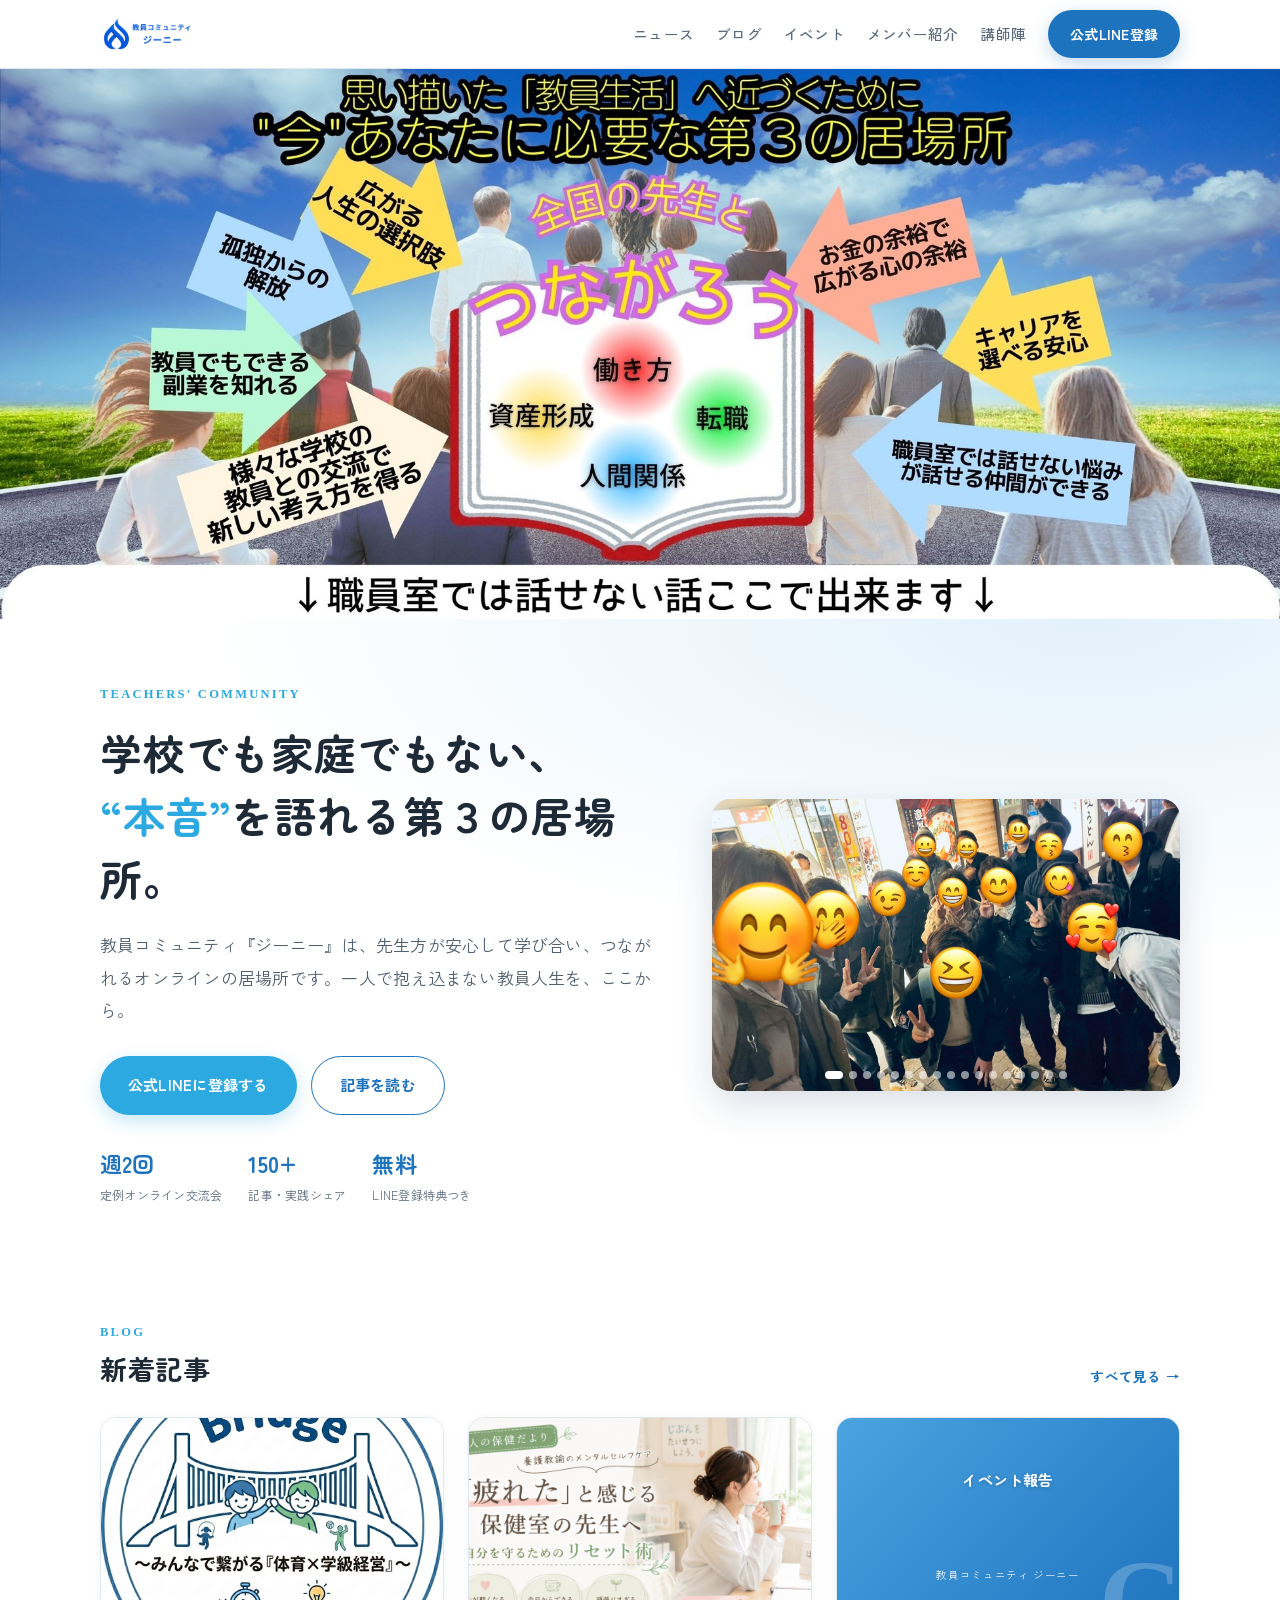
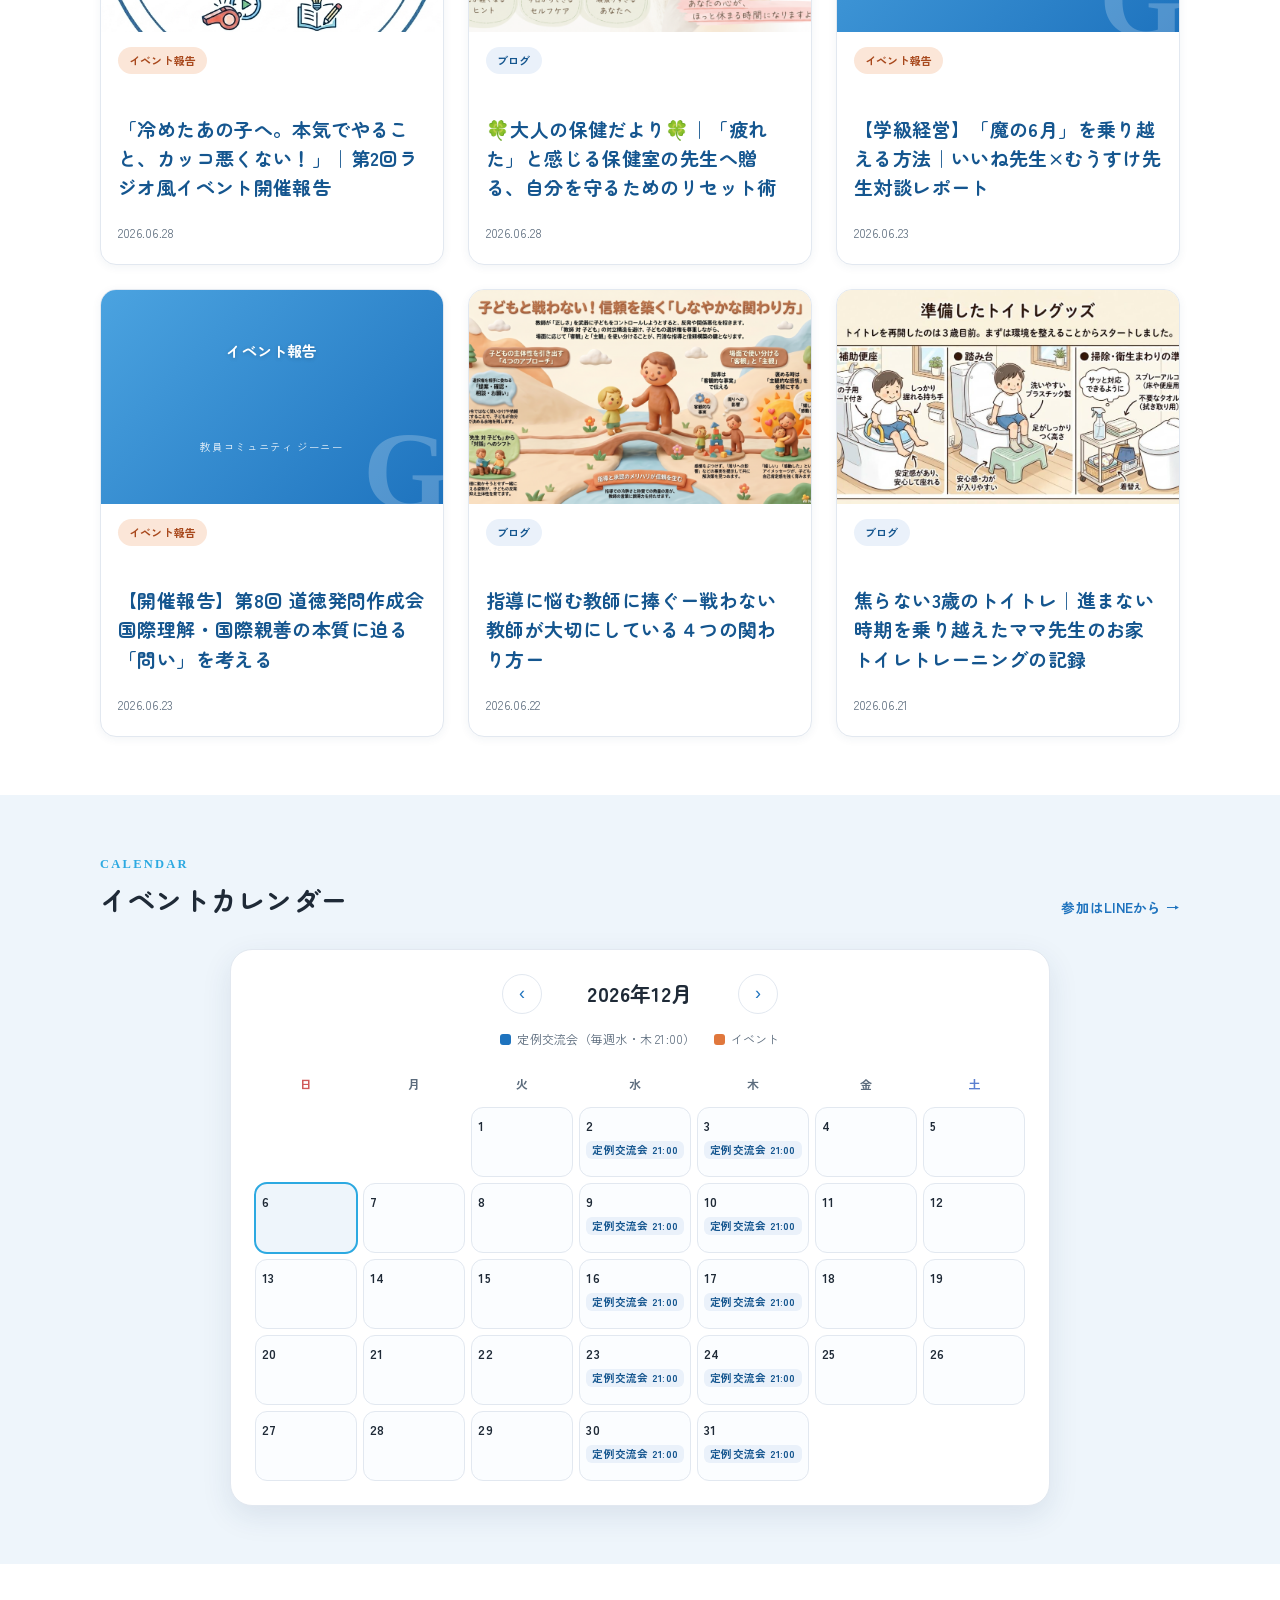
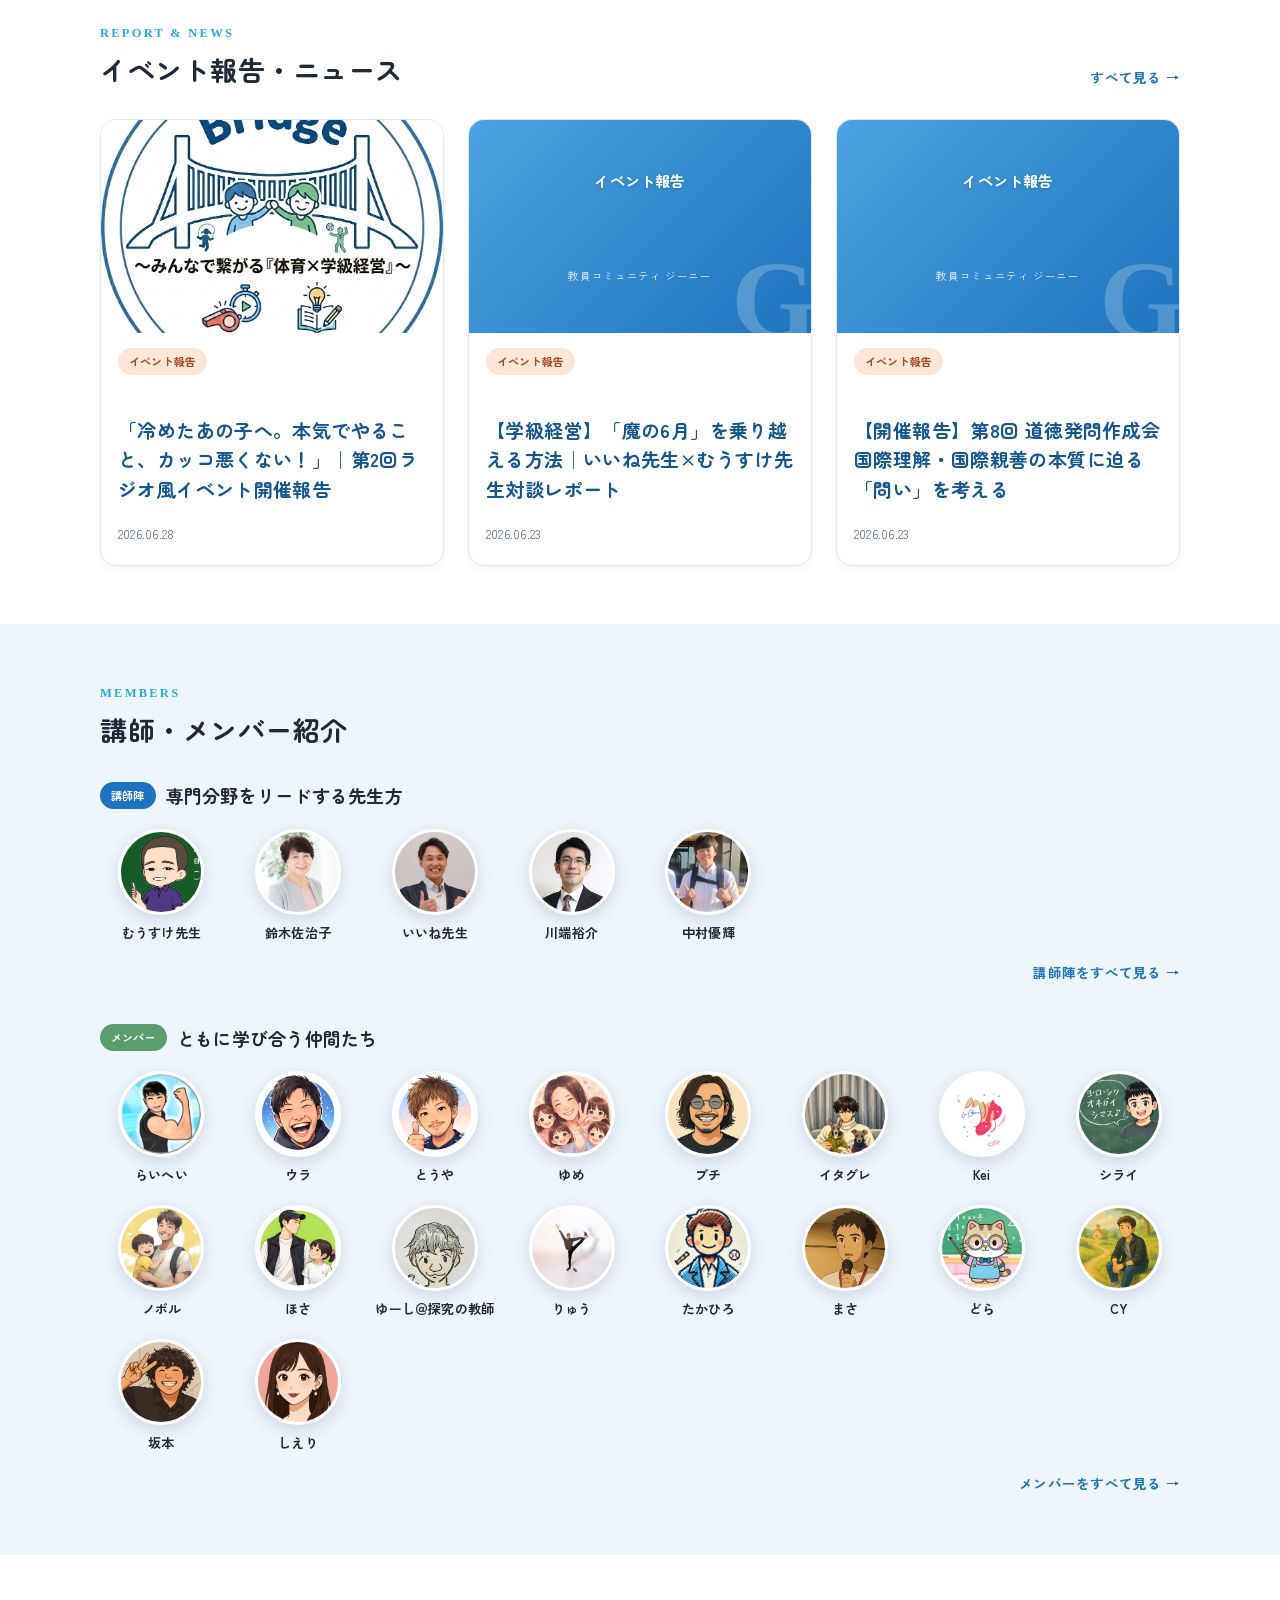
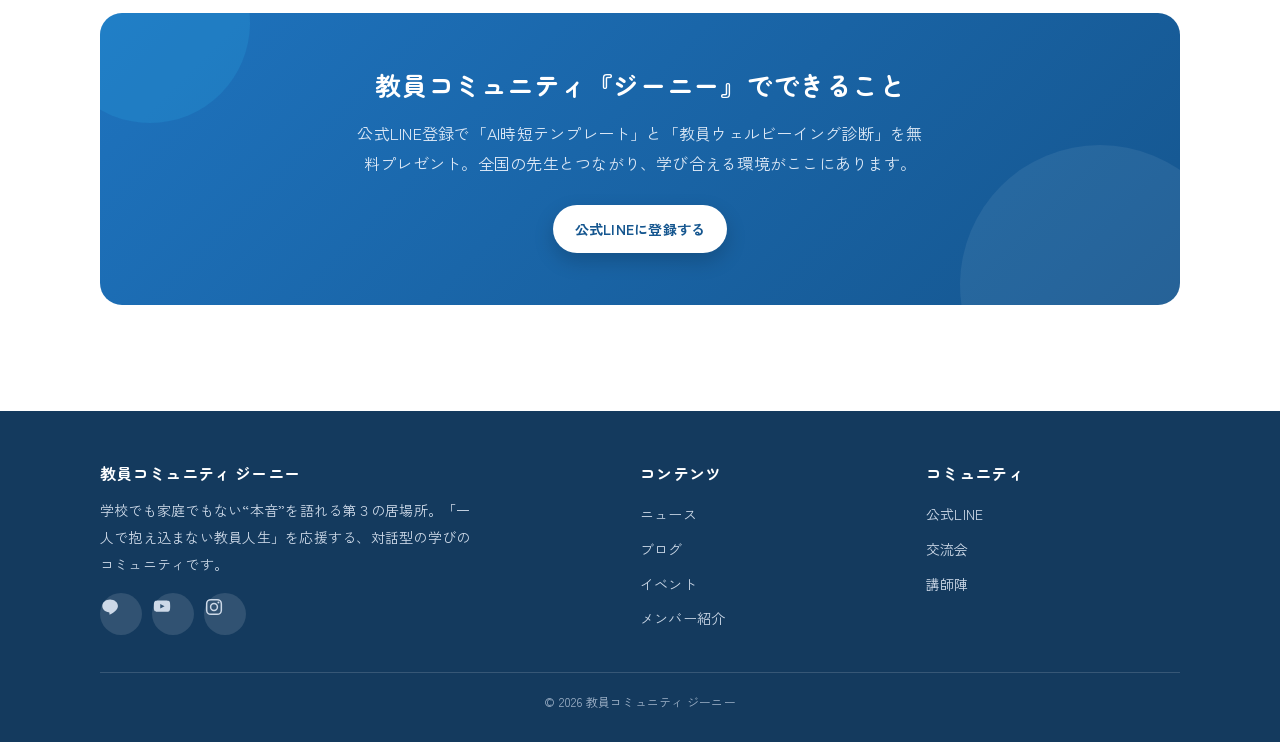
==== commit 95a649cb: "カレンダー凡例の表記を「特別イベント」→「イベント」に Co-Authored-By: Claude Opus 4.8 <noreply@anthropic.com>" ====
--- a/index.html
+++ b/index.html
@@ -113,7 +113,7 @@
       </div>
       <div class="cal-legend">
         <span><i style="background:#1e73be"></i>定例交流会（毎週水・木 21:00）</span>
-        <span><i style="background:#e0773c"></i>特別イベント</span>
+        <span><i style="background:#e0773c"></i>イベント</span>
       </div>
       <div class="cal-grid" id="calGrid"></div>
       <!-- スマホ用：今月の予定を一覧で（カレンダーのマス目では潰れて見えないため）-->
@@ -281,7 +281,7 @@
   function cleanName(t){ return (t||'').replace(/【[^】]*】/g,'').trim().slice(0,16); }
   function tile(p){
     return '<a class="member" href="post.html?slug='+encodeURIComponent(p.slug)+'">'+
-      '<img class="ava" src="'+GENIE.esc(p.thumb)+'" alt="'+GENIE.esc(cleanName(p.title))+'" loading="lazy">'+
+      '<img class="ava" src="'+GENIE.esc(p.thumb)+'" alt="'+GENIE.esc(cleanName(p.title))+'" loading="lazy"'+GENIE.posStyle(p)+'>'+
       '<div class="nm">'+GENIE.esc(cleanName(p.title))+'</div></a>';
   }
   GENIE.getPosts().then(function(posts){
